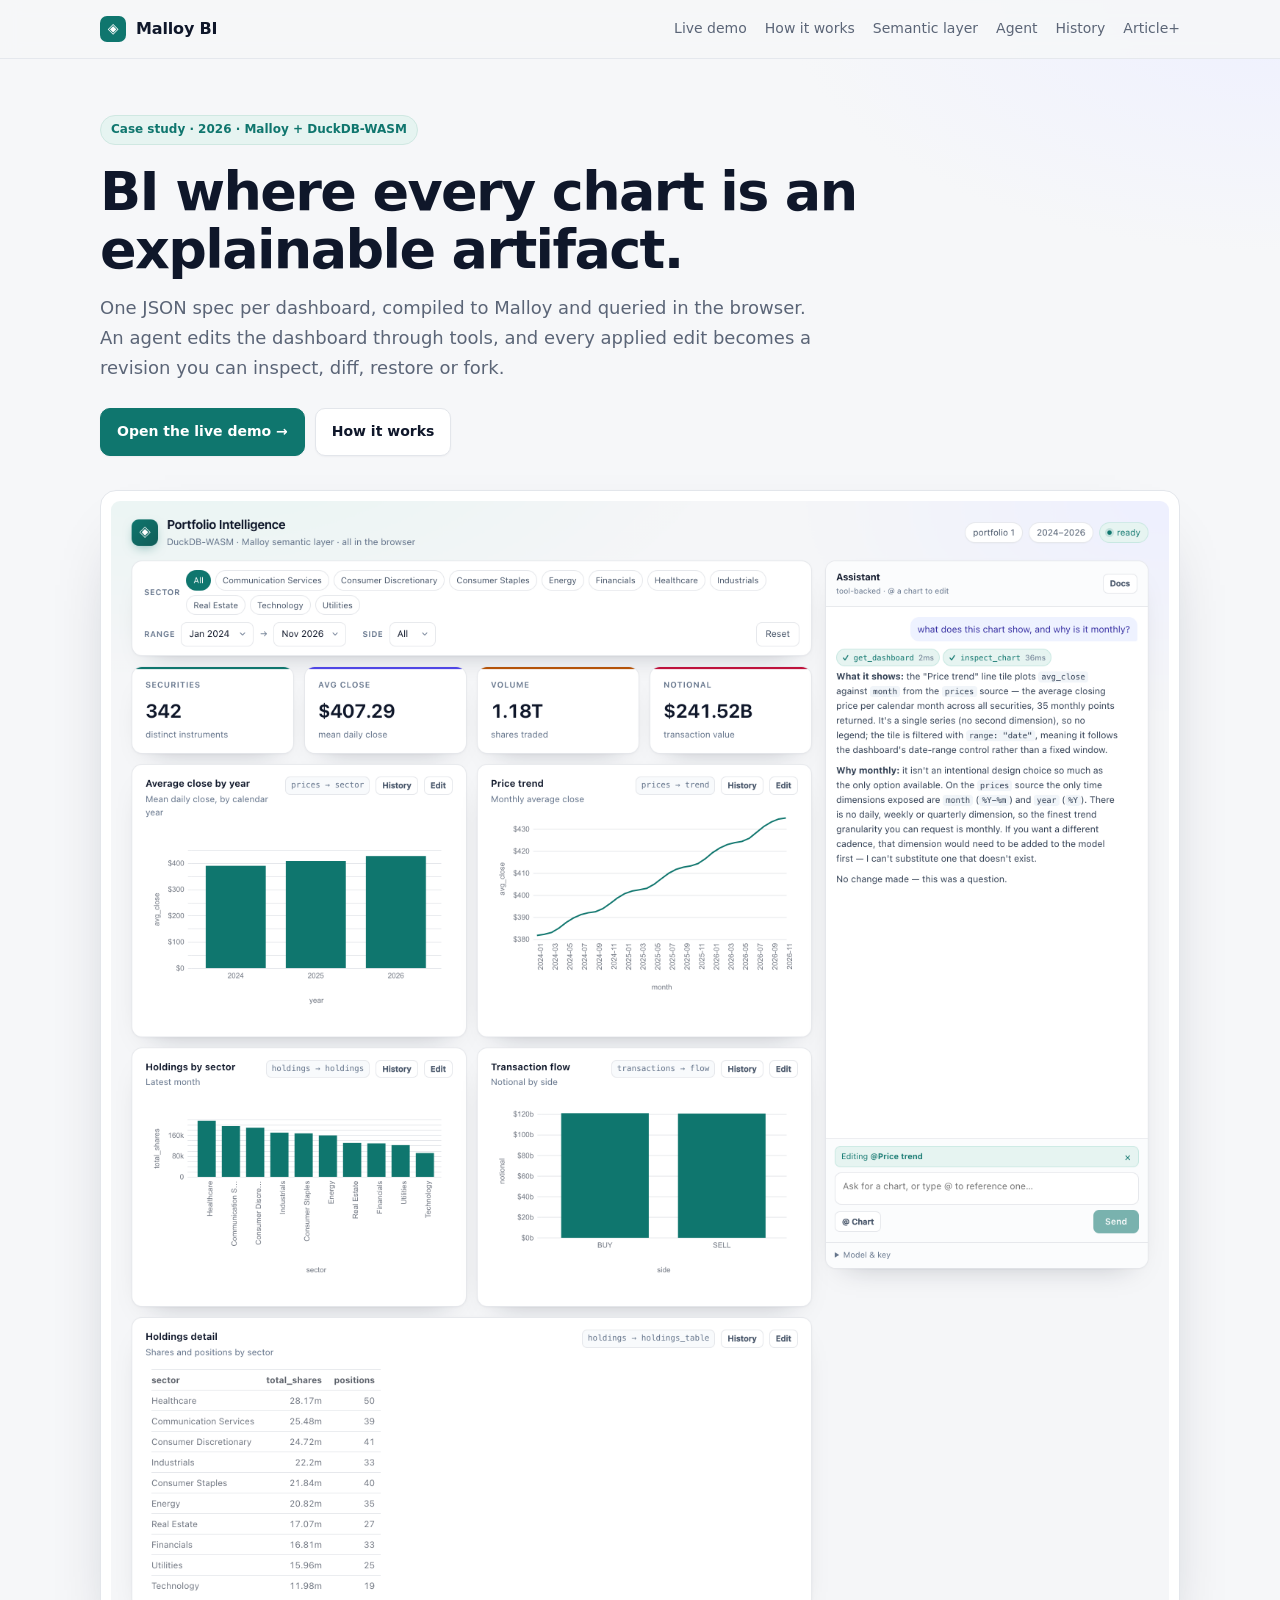
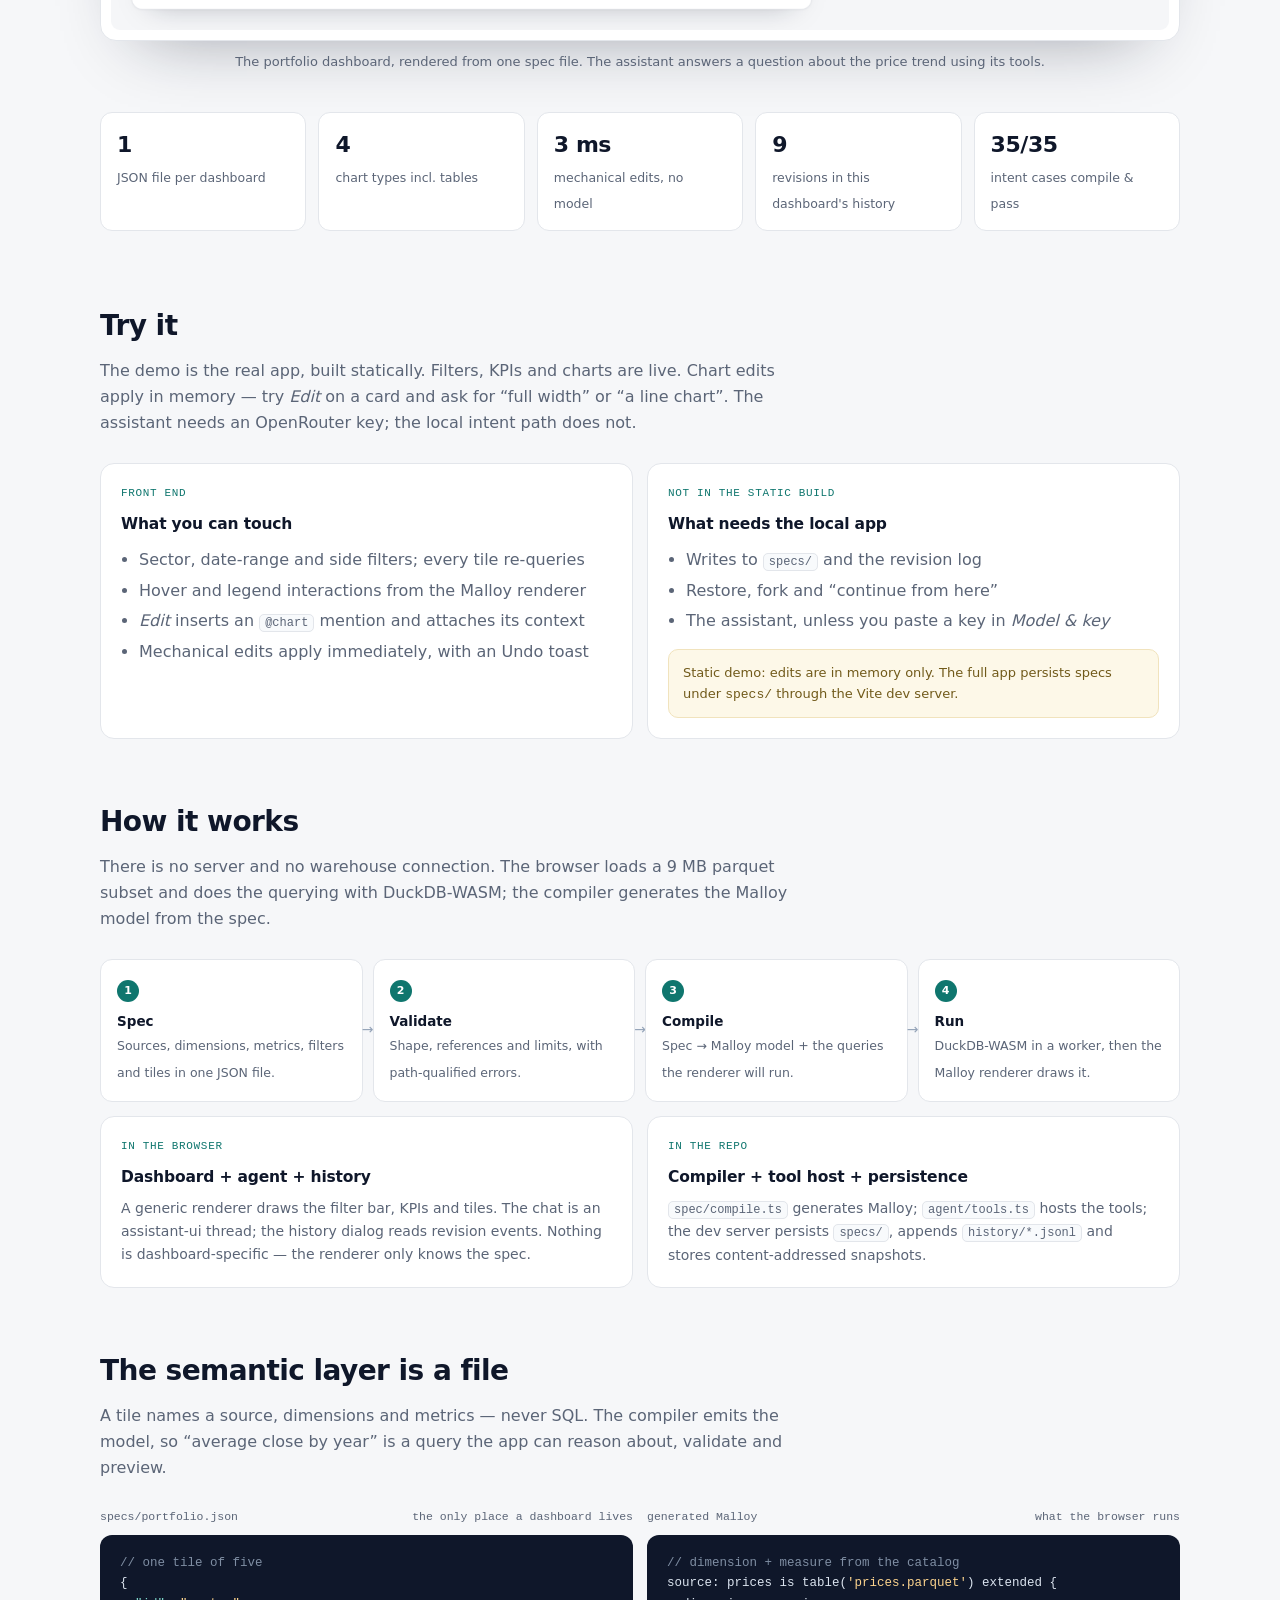
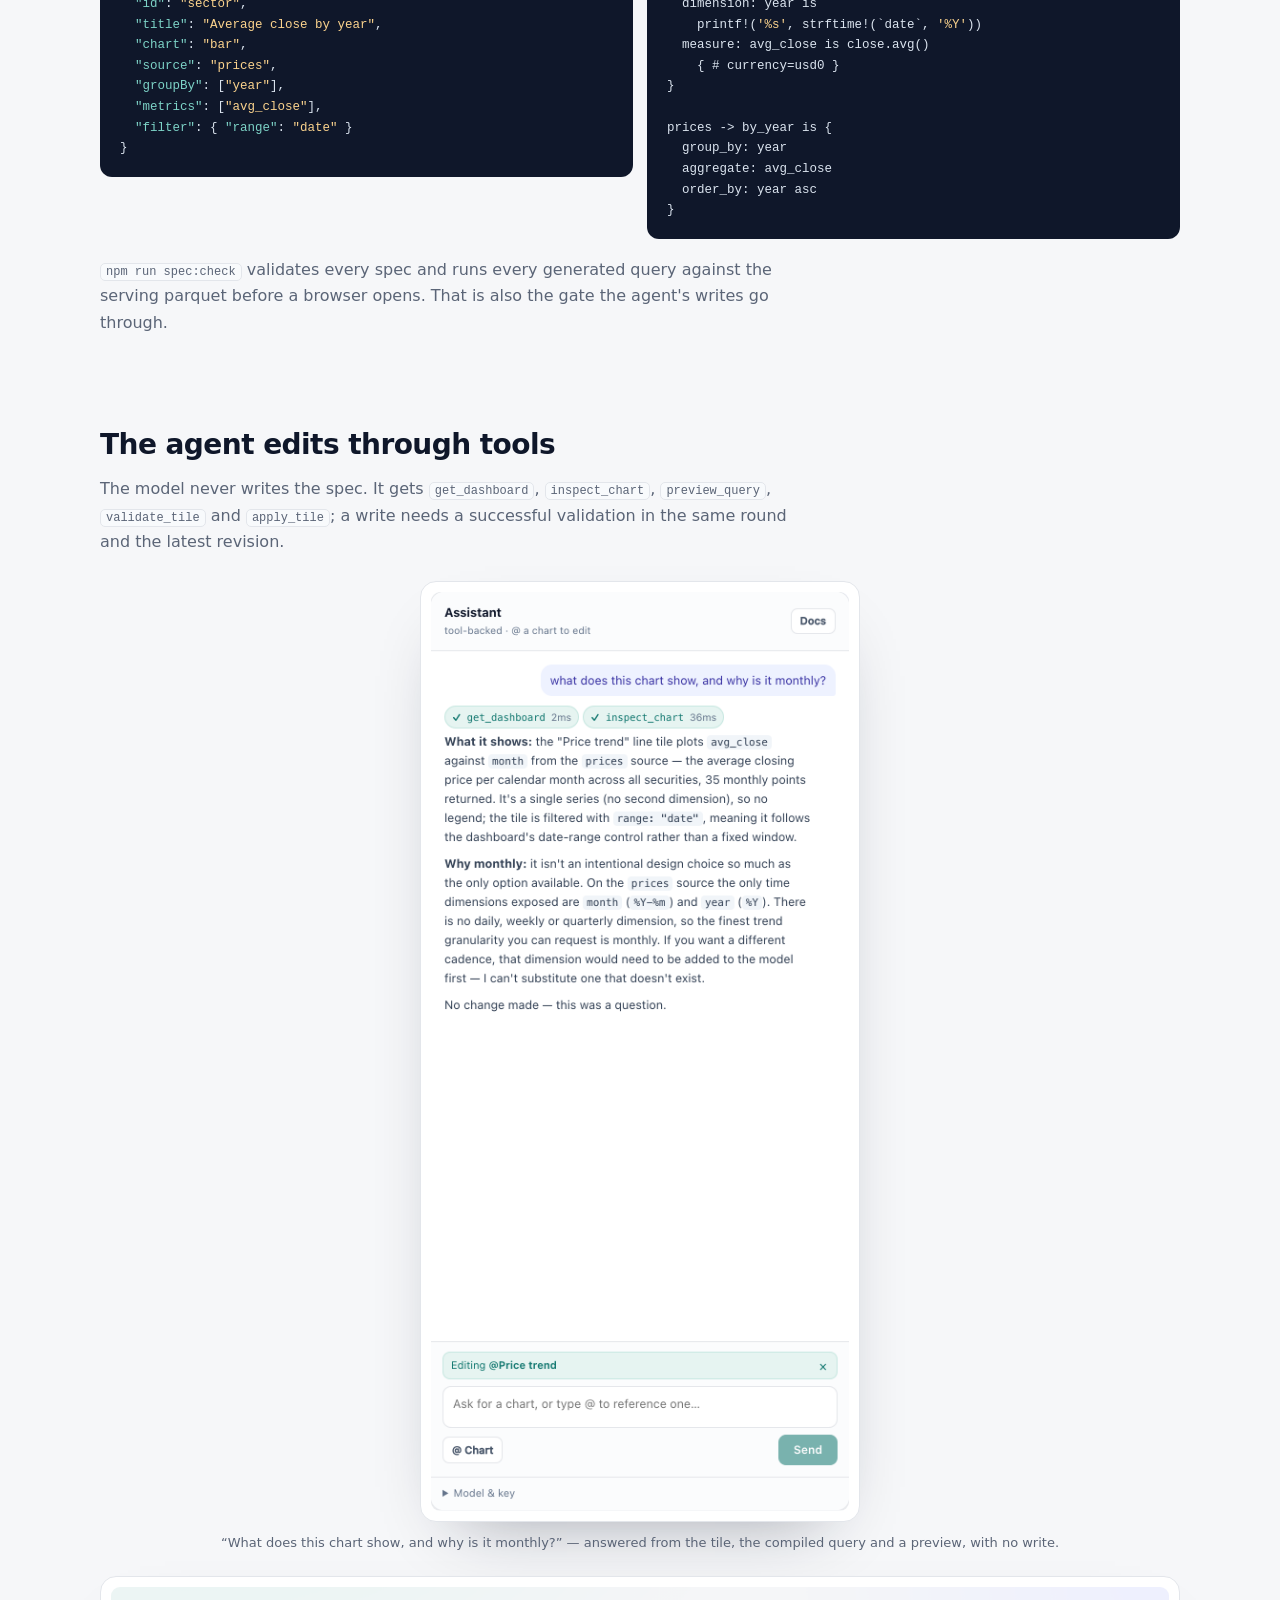
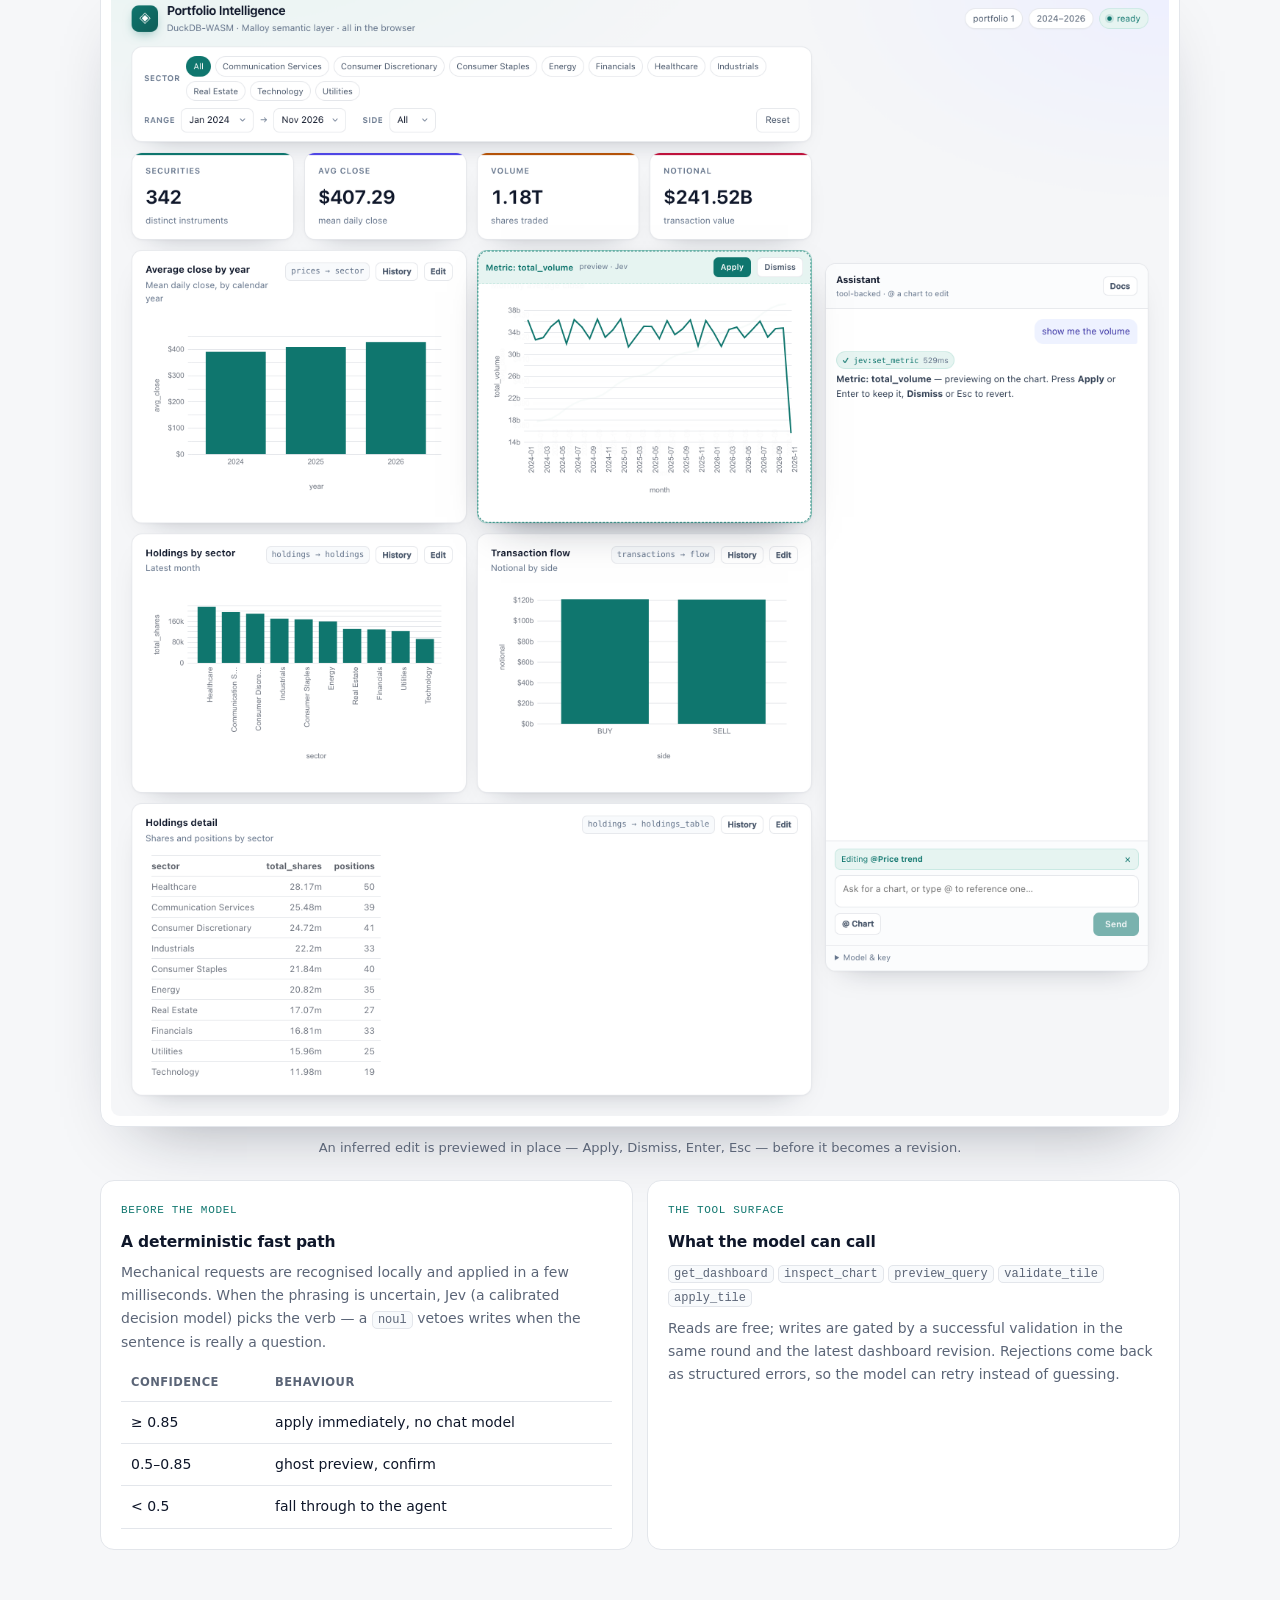
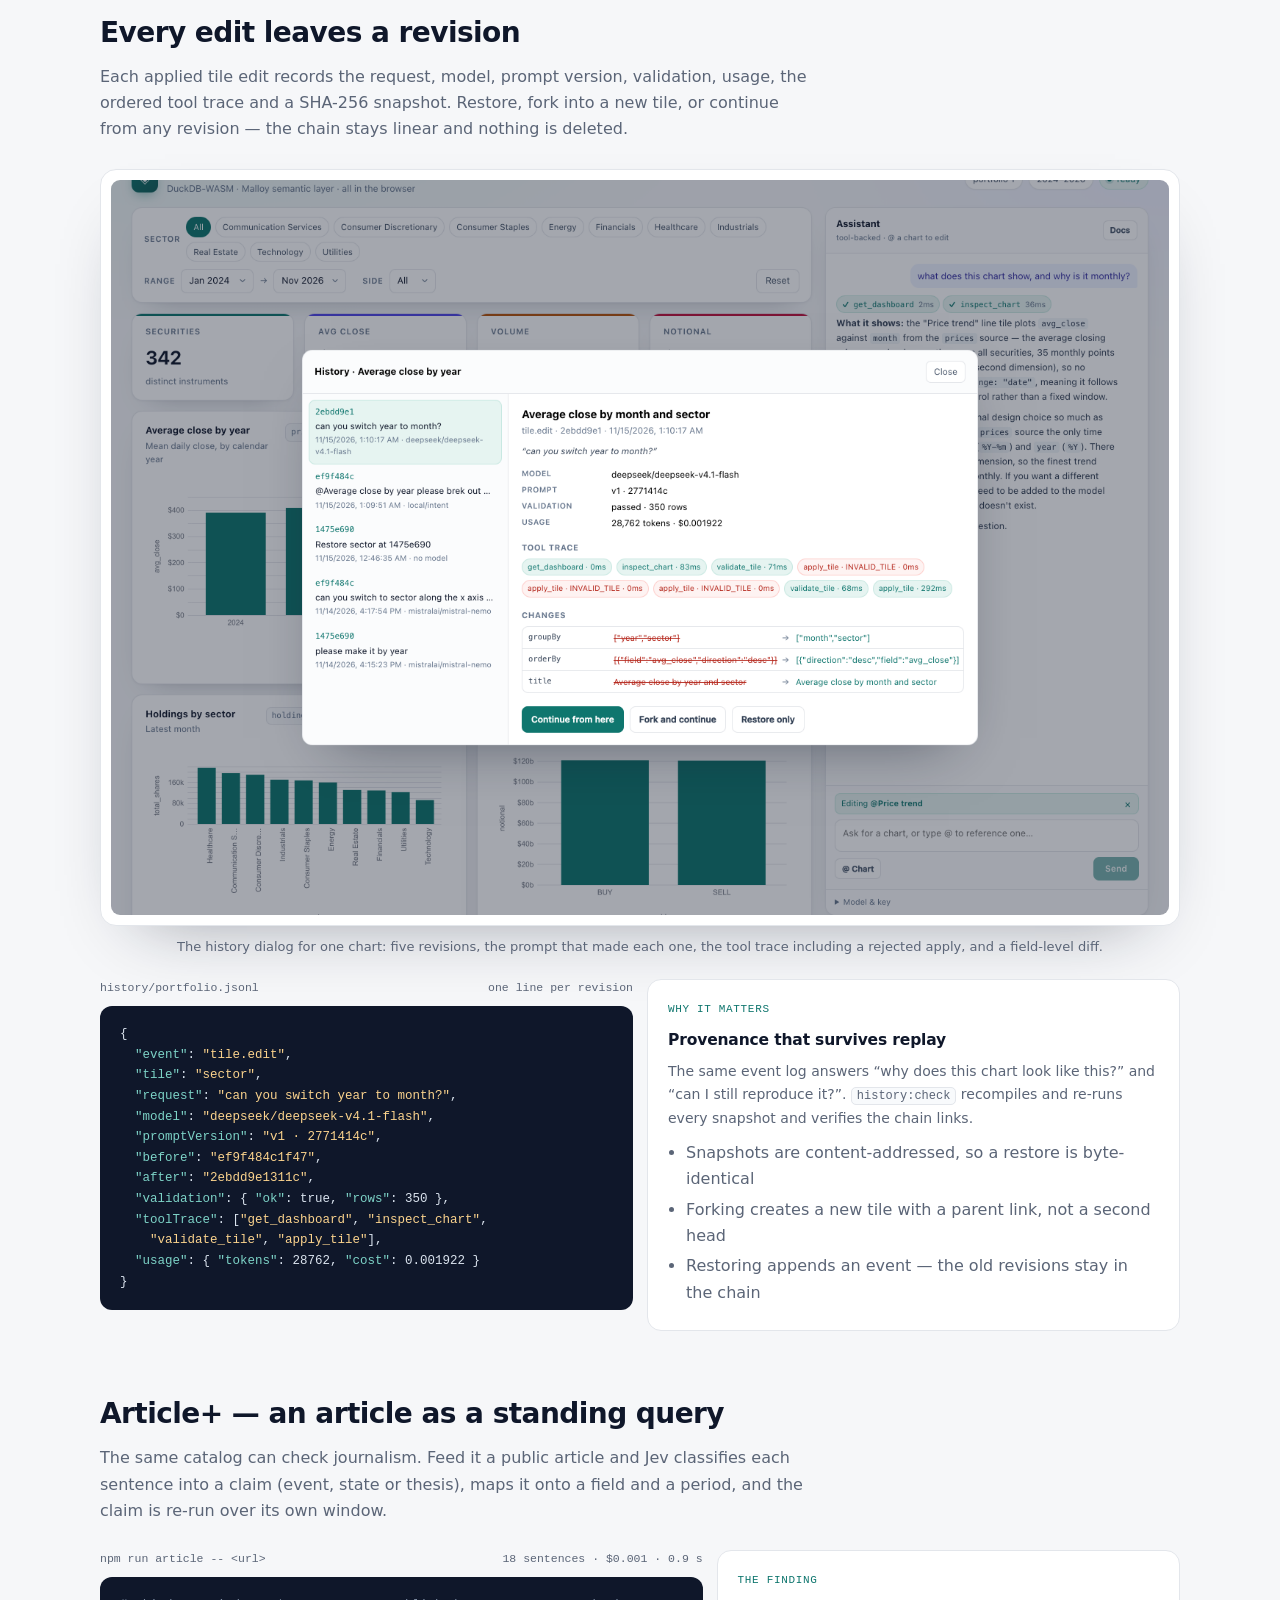
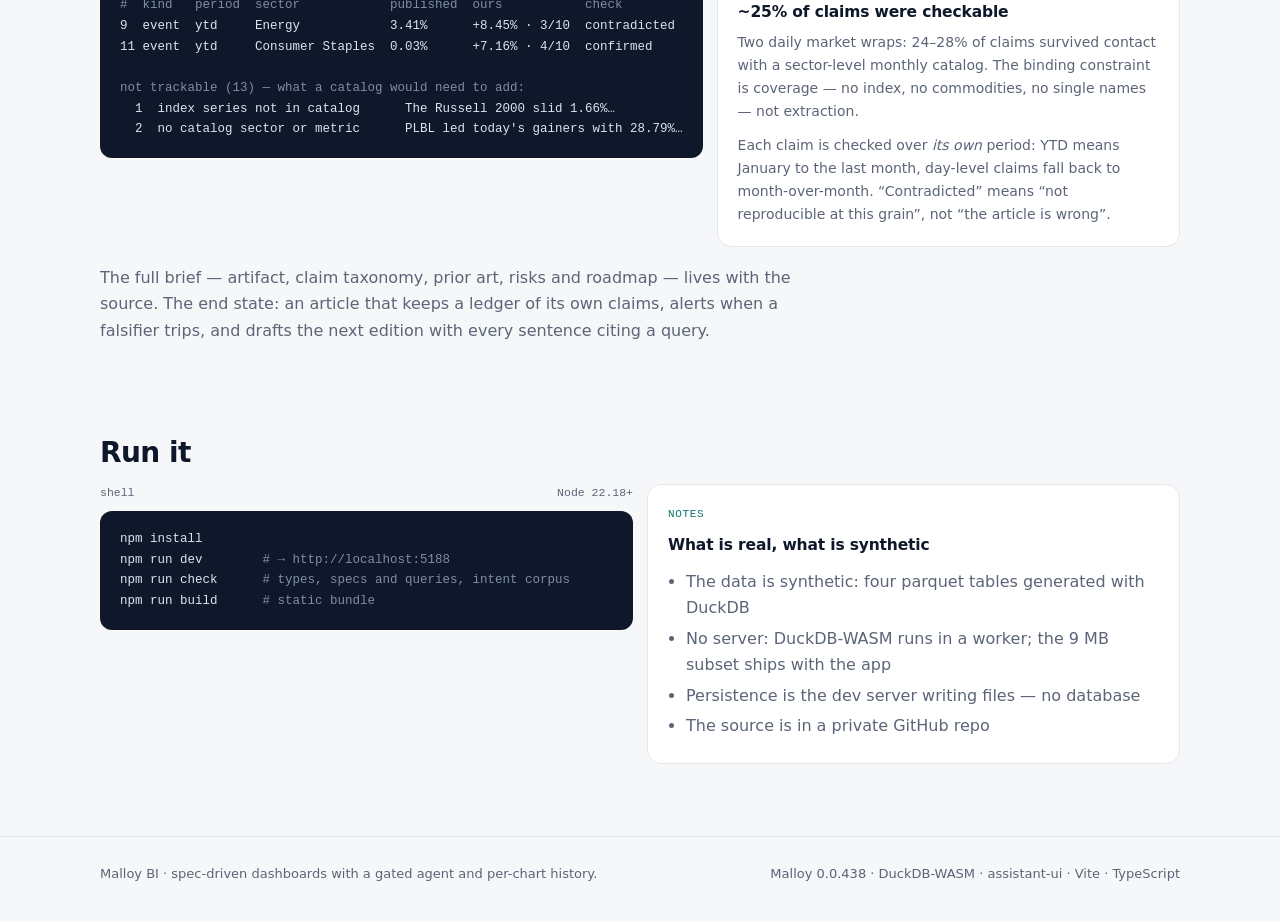
==== index.html @ dc52346a "Malloy BI showcase: tour, screenshots, and a static demo" ====
<!doctype html>
<html lang="en">
	<head>
		<meta charset="UTF-8" />
		<meta name="viewport" content="width=device-width, initial-scale=1.0" />
		<title>Malloy BI — spec-driven dashboards with an agent and per-chart history</title>
		<meta
			name="description"
			content="A browser-native BI workspace: one JSON spec per dashboard, compiled to Malloy over DuckDB-WASM, edited by a tool-calling agent, with a revision history per chart."
		/>
		<meta property="og:title" content="Malloy BI — every chart is an explainable artifact" />
		<meta
			property="og:description"
			content="Spec → Malloy → DuckDB-WASM in the browser. A gated agent edits charts; each edit becomes a revision with its prompt, tool trace and snapshot."
		/>
		<meta property="og:type" content="website" />
		<meta
			property="og:image"
			content="https://ngrthomson.github.io/malloy-bi-showcase/assets/dashboard.png"
		/>
		<style>
			:root {
				color-scheme: light;
				--bg: #f6f7f9;
				--panel: #ffffff;
				--ink: #0f172a;
				--muted: #5b6577;
				--border: #e3e6eb;
				--accent: #0f766e;
				--accent-soft: #e6f4f1;
				--code: #0f172a;
				--code-ink: #dbe4ef;
				--mono: ui-monospace, SFMono-Regular, Menlo, Consolas, monospace;
				--sans: ui-sans-serif, system-ui, -apple-system, 'Segoe UI', Roboto, sans-serif;
			}
			* {
				box-sizing: border-box;
			}
			html {
				scroll-behavior: smooth;
			}
			body {
				margin: 0;
				color: var(--ink);
				background-color: var(--bg);
				background-image:
					radial-gradient(1100px 520px at 8% -10%, #e7f5f2 0%, transparent 60%),
					radial-gradient(900px 460px at 100% 0%, #eef0ff 0%, transparent 55%);
				font: 16px/1.65 var(--sans);
				-webkit-font-smoothing: antialiased;
			}
			a {
				color: var(--accent);
			}
			.wrap {
				width: min(1080px, calc(100% - 40px));
				margin: 0 auto;
			}
			nav {
				position: sticky;
				top: 0;
				z-index: 20;
				border-bottom: 1px solid rgba(227, 230, 235, 0.9);
				background: rgba(246, 247, 249, 0.86);
				backdrop-filter: blur(10px);
			}
			nav .wrap {
				display: flex;
				align-items: center;
				justify-content: space-between;
				height: 58px;
				gap: 16px;
			}
			.brand {
				display: flex;
				align-items: center;
				gap: 10px;
				font-weight: 650;
				letter-spacing: -0.01em;
				color: var(--ink);
				text-decoration: none;
			}
			.brand i {
				display: inline-grid;
				place-items: center;
				width: 26px;
				height: 26px;
				border-radius: 7px;
				color: #fff;
				font-style: normal;
				font-size: 14px;
				background: var(--accent);
			}
			nav .links {
				display: flex;
				gap: 18px;
				font-size: 14px;
			}
			nav .links a {
				color: var(--muted);
				text-decoration: none;
			}
			nav .links a:hover {
				color: var(--accent);
			}
			header.hero {
				padding: 56px 0 12px;
			}
			.eyebrow {
				display: inline-flex;
				align-items: center;
				gap: 8px;
				padding: 4px 10px;
				border: 1px solid #cfe8e2;
				border-radius: 999px;
				color: #0f766e;
				font-size: 12px;
				font-weight: 600;
				background: var(--accent-soft);
			}
			h1 {
				max-width: 820px;
				margin: 18px 0 14px;
				font-size: clamp(34px, 5vw, 54px);
				line-height: 1.08;
				letter-spacing: -0.03em;
			}
			.lede {
				max-width: 720px;
				margin: 0 0 26px;
				color: var(--muted);
				font-size: 18px;
			}
			.actions {
				display: flex;
				flex-wrap: wrap;
				gap: 10px;
				margin-bottom: 34px;
			}
			.btn {
				display: inline-flex;
				align-items: center;
				gap: 8px;
				padding: 11px 16px;
				border: 1px solid var(--border);
				border-radius: 10px;
				color: var(--ink);
				font-size: 14px;
				font-weight: 600;
				text-decoration: none;
				background: #fff;
				box-shadow: 0 1px 2px rgba(15, 23, 42, 0.04);
			}
			.btn.primary {
				color: #fff;
				border-color: var(--accent);
				background: var(--accent);
			}
			.btn:hover {
				transform: translateY(-1px);
			}
			figure {
				margin: 0;
			}
			.shot {
				padding: 10px;
				border: 1px solid var(--border);
				border-radius: 16px;
				background: #fff;
				box-shadow: 0 30px 70px -40px rgba(15, 23, 42, 0.45);
			}
			.shot img {
				display: block;
				width: 100%;
				border-radius: 9px;
			}
			.shot.narrow {
				max-width: 440px;
				margin: 0 auto;
			}
			figcaption {
				margin-top: 10px;
				color: var(--muted);
				font-size: 13px;
				text-align: center;
			}
			.stats {
				display: grid;
				grid-template-columns: repeat(5, 1fr);
				gap: 12px;
				margin: 40px 0 8px;
			}
			.stat {
				padding: 14px 16px;
				border: 1px solid var(--border);
				border-radius: 12px;
				background: var(--panel);
			}
			.stat b {
				display: block;
				font-size: 22px;
				letter-spacing: -0.02em;
			}
			.stat span {
				color: var(--muted);
				font-size: 12.5px;
			}
			section {
				padding: 52px 0 8px;
			}
			h2 {
				margin: 0 0 8px;
				font-size: 28px;
				letter-spacing: -0.02em;
			}
			.section-lede {
				max-width: 720px;
				margin: 0 0 26px;
				color: var(--muted);
			}
			.grid {
				display: grid;
				gap: 14px;
			}
			.g3 {
				grid-template-columns: repeat(3, 1fr);
			}
			.g2 {
				grid-template-columns: repeat(2, 1fr);
			}
			.card {
				padding: 20px;
				border: 1px solid var(--border);
				border-radius: 14px;
				background: var(--panel);
			}
			.card h3 {
				margin: 0 0 6px;
				font-size: 15.5px;
				letter-spacing: -0.01em;
			}
			.card p {
				margin: 0;
				color: var(--muted);
				font-size: 14px;
			}
			.card .kicker {
				display: block;
				margin-bottom: 10px;
				color: var(--accent);
				font-family: var(--mono);
				font-size: 11px;
				letter-spacing: 0.06em;
				text-transform: uppercase;
			}
			pre {
				margin: 0;
				padding: 18px 20px;
				overflow: auto;
				border-radius: 12px;
				color: var(--code-ink);
				font: 12.5px/1.65 var(--mono);
				background: var(--code);
			}
			pre .c {
				color: #7f8ea3;
			}
			pre .k {
				color: #7dd3c7;
			}
			pre .s {
				color: #fbd38d;
			}
			.code-head {
				display: flex;
				align-items: center;
				justify-content: space-between;
				margin-bottom: 8px;
				color: var(--muted);
				font-family: var(--mono);
				font-size: 11.5px;
			}
			.flow {
				display: grid;
				grid-template-columns: repeat(4, 1fr);
				gap: 10px;
				margin: 22px 0 8px;
			}
			.step {
				position: relative;
				padding: 16px;
				border: 1px solid var(--border);
				border-radius: 12px;
				background: var(--panel);
			}
			.step em {
				display: inline-grid;
				place-items: center;
				width: 22px;
				height: 22px;
				margin-bottom: 8px;
				border-radius: 999px;
				color: #fff;
				font-style: normal;
				font-size: 11px;
				font-weight: 700;
				background: var(--accent);
			}
			.step b {
				display: block;
				font-size: 13.5px;
			}
			.step span {
				color: var(--muted);
				font-size: 12.5px;
			}
			.step:not(:last-child)::after {
				content: '→';
				position: absolute;
				top: 50%;
				right: -12px;
				transform: translateY(-50%);
				color: #94a3b8;
				font-size: 14px;
			}
			table {
				width: 100%;
				border-collapse: collapse;
				font-size: 14px;
			}
			th,
			td {
				padding: 9px 10px;
				border-bottom: 1px solid var(--border);
				text-align: left;
				vertical-align: top;
			}
			th {
				color: var(--muted);
				font-size: 11.5px;
				font-weight: 600;
				letter-spacing: 0.04em;
				text-transform: uppercase;
			}
			td code,
			p code,
			li code {
				padding: 1px 5px;
				border: 1px solid var(--border);
				border-radius: 5px;
				font-family: var(--mono);
				font-size: 12px;
				background: #f8fafc;
			}
			ul.clean {
				margin: 10px 0 0;
				padding-left: 18px;
				color: var(--muted);
			}
			ul.clean li {
				margin: 4px 0;
			}
			.note {
				margin-top: 14px;
				padding: 12px 14px;
				border: 1px solid #f1e3bd;
				border-radius: 10px;
				color: #715a1a;
				font-size: 13px;
				background: #fdf8e8;
			}
			footer {
				margin-top: 64px;
				padding: 26px 0 40px;
				border-top: 1px solid var(--border);
				color: var(--muted);
				font-size: 13px;
			}
			footer .wrap {
				display: flex;
				justify-content: space-between;
				gap: 20px;
				flex-wrap: wrap;
			}
			@media (max-width: 900px) {
				.stats {
					grid-template-columns: repeat(2, 1fr);
				}
				.g3,
				.g2 {
					grid-template-columns: 1fr;
				}
				.flow {
					grid-template-columns: 1fr 1fr;
				}
				.step:not(:last-child)::after {
					display: none;
				}
				nav .links {
					display: none;
				}
			}
		</style>
	</head>
	<body>
		<nav>
			<div class="wrap">
				<a class="brand" href="#"><i>◈</i> Malloy BI</a>
				<div class="links">
					<a href="#demo">Live demo</a>
					<a href="#how">How it works</a>
					<a href="#layer">Semantic layer</a>
					<a href="#agent">Agent</a>
					<a href="#history">History</a>
					<a href="#article">Article+</a>
				</div>
			</div>
		</nav>

		<header class="hero wrap">
			<span class="eyebrow">Case study · 2026 · Malloy + DuckDB-WASM</span>
			<h1>BI where every chart is an explainable artifact.</h1>
			<p class="lede">
				One JSON spec per dashboard, compiled to Malloy and queried in the browser. An agent edits
				the dashboard through tools, and every applied edit becomes a revision you can inspect,
				diff, restore or fork.
			</p>
			<div class="actions">
				<a class="btn primary" href="app/">Open the live demo →</a>
				<a class="btn" href="#how">How it works</a>
			</div>
			<figure class="shot">
				<img src="assets/dashboard.png" alt="The dashboard: filters, KPI cards, four charts and a table, with the assistant beside it." />
			</figure>
			<figcaption>
				The portfolio dashboard, rendered from one spec file. The assistant answers a question about
				the price trend using its tools.
			</figcaption>

			<div class="stats">
				<div class="stat"><b>1</b><span>JSON file per dashboard</span></div>
				<div class="stat"><b>4</b><span>chart types incl. tables</span></div>
				<div class="stat"><b>3 ms</b><span>mechanical edits, no model</span></div>
				<div class="stat"><b>9</b><span>revisions in this dashboard's history</span></div>
				<div class="stat"><b>35/35</b><span>intent cases compile &amp; pass</span></div>
			</div>
		</header>

		<section id="demo" class="wrap">
			<h2>Try it</h2>
			<p class="section-lede">
				The demo is the real app, built statically. Filters, KPIs and charts are live. Chart edits
				apply in memory — try <em>Edit</em> on a card and ask for “full width” or “a line chart”.
				The assistant needs an OpenRouter key; the local intent path does not.
			</p>
			<div class="grid g2">
				<div class="card">
					<span class="kicker">Front end</span>
					<h3>What you can touch</h3>
					<ul class="clean">
						<li>Sector, date-range and side filters; every tile re-queries</li>
						<li>Hover and legend interactions from the Malloy renderer</li>
						<li><em>Edit</em> inserts an <code>@chart</code> mention and attaches its context</li>
						<li>Mechanical edits apply immediately, with an Undo toast</li>
					</ul>
				</div>
				<div class="card">
					<span class="kicker">Not in the static build</span>
					<h3>What needs the local app</h3>
					<ul class="clean">
						<li>Writes to <code>specs/</code> and the revision log</li>
						<li>Restore, fork and “continue from here”</li>
						<li>The assistant, unless you paste a key in <em>Model &amp; key</em></li>
					</ul>
					<div class="note">
						Static demo: edits are in memory only. The full app persists specs under
						<code>specs/</code> through the Vite dev server.
					</div>
				</div>
			</div>
		</section>

		<section id="how" class="wrap">
			<h2>How it works</h2>
			<p class="section-lede">
				There is no server and no warehouse connection. The browser loads a 9 MB parquet subset and
				does the querying with DuckDB-WASM; the compiler generates the Malloy model from the spec.
			</p>
			<div class="flow">
				<div class="step">
					<em>1</em><b>Spec</b>
					<span>Sources, dimensions, metrics, filters and tiles in one JSON file.</span>
				</div>
				<div class="step">
					<em>2</em><b>Validate</b>
					<span>Shape, references and limits, with path-qualified errors.</span>
				</div>
				<div class="step">
					<em>3</em><b>Compile</b>
					<span>Spec → Malloy model + the queries the renderer will run.</span>
				</div>
				<div class="step">
					<em>4</em><b>Run</b>
					<span>DuckDB-WASM in a worker, then the Malloy renderer draws it.</span>
				</div>
			</div>
			<div class="grid g2" style="margin-top: 14px">
				<div class="card">
					<span class="kicker">In the browser</span>
					<h3>Dashboard + agent + history</h3>
					<p>
						A generic renderer draws the filter bar, KPIs and tiles. The chat is an assistant-ui
						thread; the history dialog reads revision events. Nothing is dashboard-specific — the
						renderer only knows the spec.
					</p>
				</div>
				<div class="card">
					<span class="kicker">In the repo</span>
					<h3>Compiler + tool host + persistence</h3>
					<p>
						<code>spec/compile.ts</code> generates Malloy; <code>agent/tools.ts</code> hosts the
						tools; the dev server persists <code>specs/</code>, appends
						<code>history/*.jsonl</code> and stores content-addressed snapshots.
					</p>
				</div>
			</div>
		</section>

		<section id="layer" class="wrap">
			<h2>The semantic layer is a file</h2>
			<p class="section-lede">
				A tile names a source, dimensions and metrics — never SQL. The compiler emits the model, so
				“average close by year” is a query the app can reason about, validate and preview.
			</p>
			<div class="grid g2">
				<div>
					<div class="code-head"><span>specs/portfolio.json</span><span>the only place a dashboard lives</span></div>
					<pre><code><span class="c">// one tile of five</span>
{
  <span class="k">"id"</span>: <span class="s">"sector"</span>,
  <span class="k">"title"</span>: <span class="s">"Average close by year"</span>,
  <span class="k">"chart"</span>: <span class="s">"bar"</span>,
  <span class="k">"source"</span>: <span class="s">"prices"</span>,
  <span class="k">"groupBy"</span>: [<span class="s">"year"</span>],
  <span class="k">"metrics"</span>: [<span class="s">"avg_close"</span>],
  <span class="k">"filter"</span>: { <span class="k">"range"</span>: <span class="s">"date"</span> }
}</code></pre>
				</div>
				<div>
					<div class="code-head"><span>generated Malloy</span><span>what the browser runs</span></div>
					<pre><code><span class="c">// dimension + measure from the catalog</span>
source: prices is table(<span class="s">'prices.parquet'</span>) extended {
  dimension: year is
    printf!(<span class="s">'%s'</span>, strftime!(`date`, <span class="s">'%Y'</span>))
  measure: avg_close is close.avg()
    { # currency=usd0 }
}

prices -&gt; by_year is {
  group_by: year
  aggregate: avg_close
  order_by: year asc
}</code></pre>
				</div>
			</div>
			<p class="section-lede" style="margin-top: 18px">
				<code>npm run spec:check</code> validates every spec and runs every generated query against
				the serving parquet before a browser opens. That is also the gate the agent's writes go
				through.
			</p>
		</section>

		<section id="agent" class="wrap">
			<h2>The agent edits through tools</h2>
			<p class="section-lede">
				The model never writes the spec. It gets <code>get_dashboard</code>,
				<code>inspect_chart</code>, <code>preview_query</code>, <code>validate_tile</code> and
				<code>apply_tile</code>; a write needs a successful validation in the same round and the
				latest revision.
			</p>
			<figure class="shot narrow">
				<img src="assets/chat.png" alt="The assistant panel: a question, two tool cards, and an answer about the price trend." loading="lazy" />
			</figure>
			<figcaption>
				“What does this chart show, and why is it monthly?” — answered from the tile, the compiled
				query and a preview, with no write.
			</figcaption>

			<figure class="shot" style="margin-top: 22px">
				<img src="assets/ghost.png" alt="A ghost preview over the price trend card: Metric total_volume, with Apply and Dismiss." loading="lazy" />
			</figure>
			<figcaption>
				An inferred edit is previewed in place — Apply, Dismiss, Enter, Esc — before it becomes a
				revision.
			</figcaption>

			<div class="grid g2" style="margin-top: 22px">
				<div class="card">
					<span class="kicker">Before the model</span>
					<h3>A deterministic fast path</h3>
					<p style="margin-bottom: 10px">
						Mechanical requests are recognised locally and applied in a few milliseconds. When the
						phrasing is uncertain, Jev (a calibrated decision model) picks the verb — a
						<code>noul</code> vetoes writes when the sentence is really a question.
					</p>
					<table>
						<tr><th>Confidence</th><th>Behaviour</th></tr>
						<tr><td>≥ 0.85</td><td>apply immediately, no chat model</td></tr>
						<tr><td>0.5–0.85</td><td>ghost preview, confirm</td></tr>
						<tr><td>&lt; 0.5</td><td>fall through to the agent</td></tr>
					</table>
				</div>
				<div class="card">
					<span class="kicker">The tool surface</span>
					<h3>What the model can call</h3>
					<p style="margin-bottom: 8px">
						<code>get_dashboard</code> <code>inspect_chart</code> <code>preview_query</code>
						<code>validate_tile</code> <code>apply_tile</code>
					</p>
					<p>
						Reads are free; writes are gated by a successful validation in the same round and the
						latest dashboard revision. Rejections come back as structured errors, so the model can
						retry instead of guessing.
					</p>
				</div>
			</div>
		</section>

		<section id="history" class="wrap">
			<h2>Every edit leaves a revision</h2>
			<p class="section-lede">
				Each applied tile edit records the request, model, prompt version, validation, usage, the
				ordered tool trace and a SHA-256 snapshot. Restore, fork into a new tile, or continue from
				any revision — the chain stays linear and nothing is deleted.
			</p>
			<figure class="shot">
				<img src="assets/history.png" alt="The history dialog: a list of revisions, the prompt, model, validation, tool trace, diff, and Continue / Fork / Restore buttons." loading="lazy" />
			</figure>
			<figcaption>
				The history dialog for one chart: five revisions, the prompt that made each one, the tool
				trace including a rejected apply, and a field-level diff.
			</figcaption>

			<div class="grid g2" style="margin-top: 22px">
				<div>
					<div class="code-head"><span>history/portfolio.jsonl</span><span>one line per revision</span></div>
					<pre><code>{
  <span class="k">"event"</span>: <span class="s">"tile.edit"</span>,
  <span class="k">"tile"</span>: <span class="s">"sector"</span>,
  <span class="k">"request"</span>: <span class="s">"can you switch year to month?"</span>,
  <span class="k">"model"</span>: <span class="s">"deepseek/deepseek-v4.1-flash"</span>,
  <span class="k">"promptVersion"</span>: <span class="s">"v1 · 2771414c"</span>,
  <span class="k">"before"</span>: <span class="s">"ef9f484c1f47"</span>,
  <span class="k">"after"</span>: <span class="s">"2ebdd9e1311c"</span>,
  <span class="k">"validation"</span>: { <span class="k">"ok"</span>: true, <span class="k">"rows"</span>: 350 },
  <span class="k">"toolTrace"</span>: [<span class="s">"get_dashboard"</span>, <span class="s">"inspect_chart"</span>,
    <span class="s">"validate_tile"</span>, <span class="s">"apply_tile"</span>],
  <span class="k">"usage"</span>: { <span class="k">"tokens"</span>: 28762, <span class="k">"cost"</span>: 0.001922 }
}</code></pre>
				</div>
				<div class="card">
					<span class="kicker">Why it matters</span>
					<h3>Provenance that survives replay</h3>
					<p style="margin-bottom: 10px">
						The same event log answers “why does this chart look like this?” and “can I still
						reproduce it?”. <code>history:check</code> recompiles and re-runs every snapshot and
						verifies the chain links.
					</p>
					<ul class="clean">
						<li>Snapshots are content-addressed, so a restore is byte-identical</li>
						<li>Forking creates a new tile with a parent link, not a second head</li>
						<li>Restoring appends an event — the old revisions stay in the chain</li>
					</ul>
				</div>
			</div>
		</section>

		<section id="article" class="wrap">
			<h2>Article+ — an article as a standing query</h2>
			<p class="section-lede">
				The same catalog can check journalism. Feed it a public article and Jev classifies each
				sentence into a claim (event, state or thesis), maps it onto a field and a period, and the
				claim is re-run over its own window.
			</p>
			<div class="grid g2">
				<div>
					<div class="code-head"><span>npm run article -- &lt;url&gt;</span><span>18 sentences · $0.001 · 0.9 s</span></div>
					<pre><code><span class="c">#  kind   period  sector            published  ours           check</span>
9  event  ytd     Energy            3.41%      +8.45% · 3/10  contradicted
11 event  ytd     Consumer Staples  0.03%      +7.16% · 4/10  confirmed

<span class="c">not trackable (13) — what a catalog would need to add:</span>
  1  index series not in catalog      The Russell 2000 slid 1.66%…
  2  no catalog sector or metric      PLBL led today's gainers with 28.79%…</code></pre>
				</div>
				<div class="card">
					<span class="kicker">The finding</span>
					<h3>~25% of claims were checkable</h3>
					<p style="margin-bottom: 10px">
						Two daily market wraps: 24–28% of claims survived contact with a sector-level monthly
						catalog. The binding constraint is coverage — no index, no commodities, no single
						names — not extraction.
					</p>
					<p>
						Each claim is checked over <em>its own</em> period: YTD means January to the last
						month, day-level claims fall back to month-over-month. “Contradicted” means “not
						reproducible at this grain”, not “the article is wrong”.
					</p>
				</div>
			</div>
			<p class="section-lede" style="margin-top: 18px">
				The full brief — artifact, claim taxonomy, prior art, risks and roadmap — lives with the
				source. The end state: an article that keeps a ledger of its own claims, alerts when a
				falsifier trips, and drafts the next edition with every sentence citing a query.
			</p>
		</section>

		<section class="wrap">
			<h2>Run it</h2>
			<div class="grid g2">
				<div>
					<div class="code-head"><span>shell</span><span>Node 22.18+</span></div>
					<pre><code>npm install
npm run dev        <span class="c"># → http://localhost:5188</span>
npm run check      <span class="c"># types, specs and queries, intent corpus</span>
npm run build      <span class="c"># static bundle</span></code></pre>
				</div>
				<div class="card">
					<span class="kicker">Notes</span>
					<h3>What is real, what is synthetic</h3>
					<ul class="clean">
						<li>The data is synthetic: four parquet tables generated with DuckDB</li>
						<li>No server: DuckDB-WASM runs in a worker; the 9 MB subset ships with the app</li>
						<li>Persistence is the dev server writing files — no database</li>
						<li>The source is in a private GitHub repo</li>
					</ul>
				</div>
			</div>
		</section>

		<footer>
			<div class="wrap">
				<span>Malloy BI · spec-driven dashboards with a gated agent and per-chart history.</span>
				<span>Malloy 0.0.438 · DuckDB-WASM · assistant-ui · Vite · TypeScript</span>
			</div>
		</footer>
	</body>
</html>
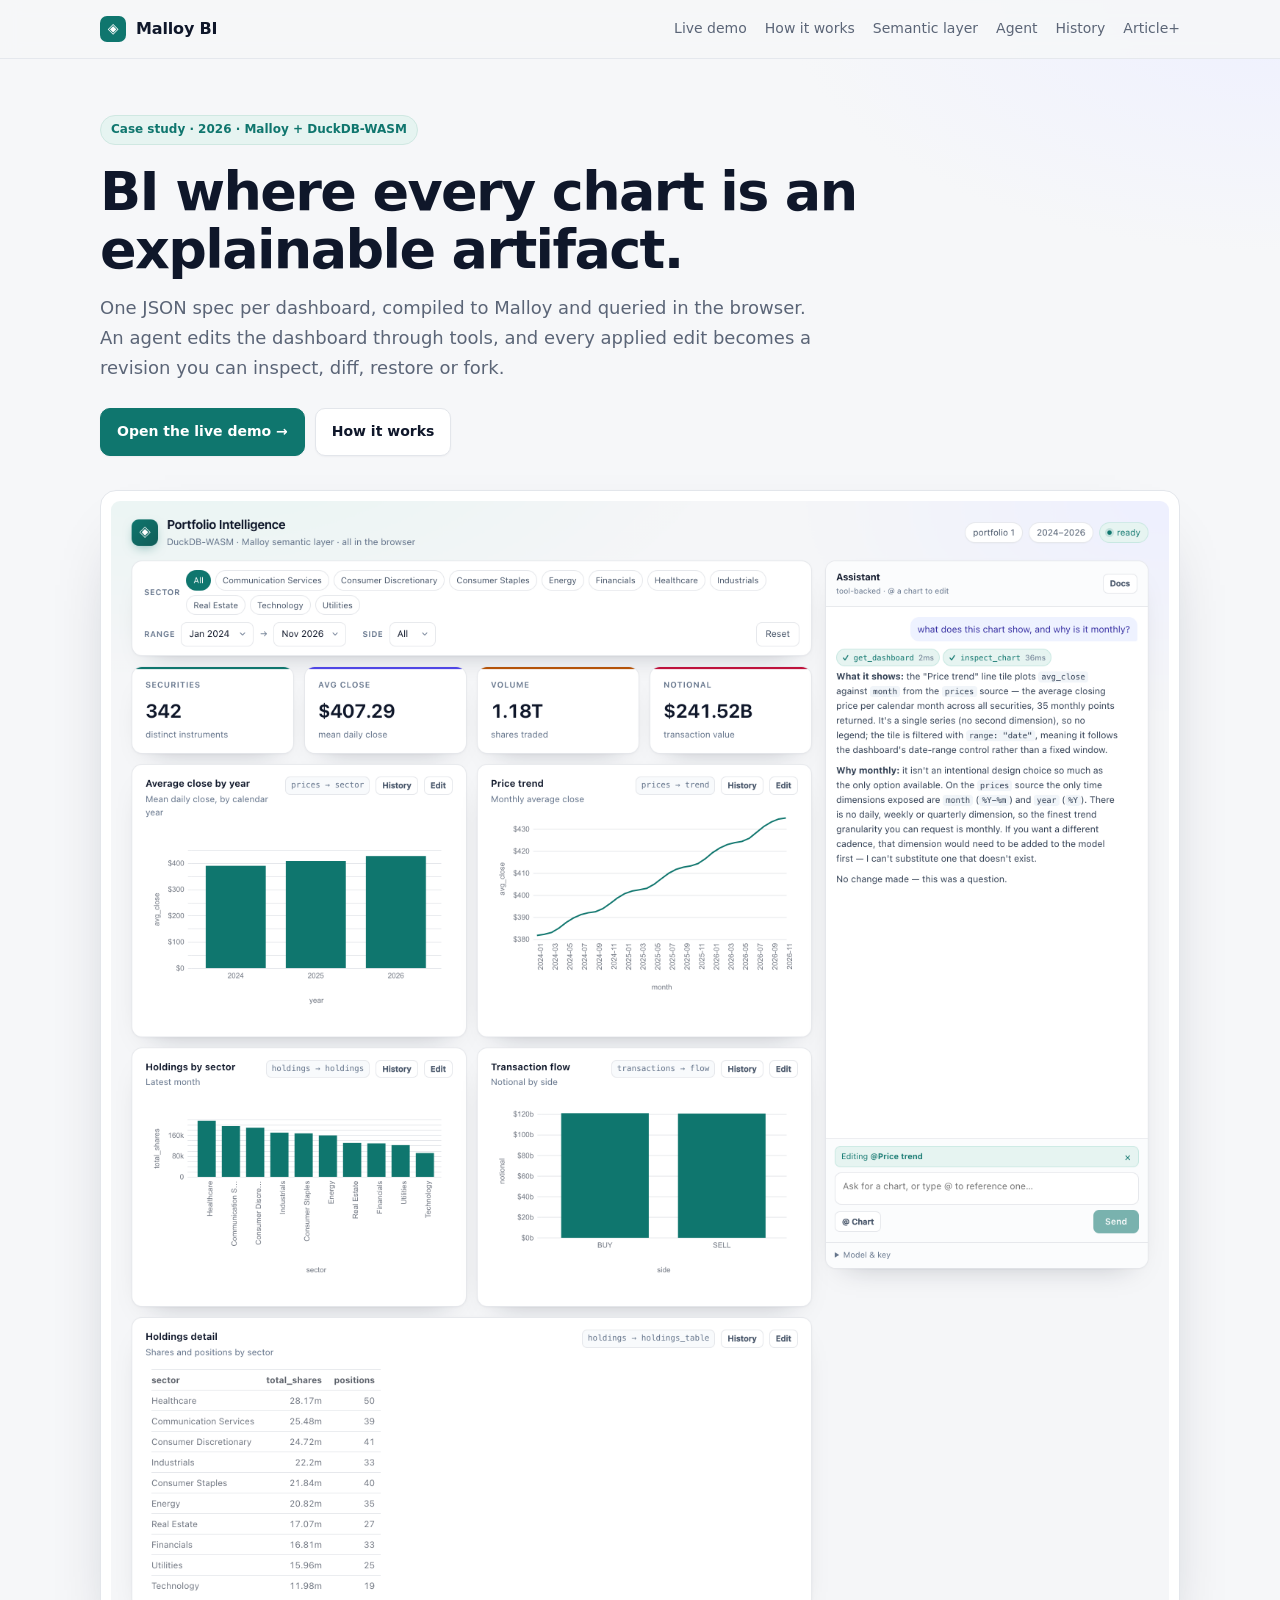
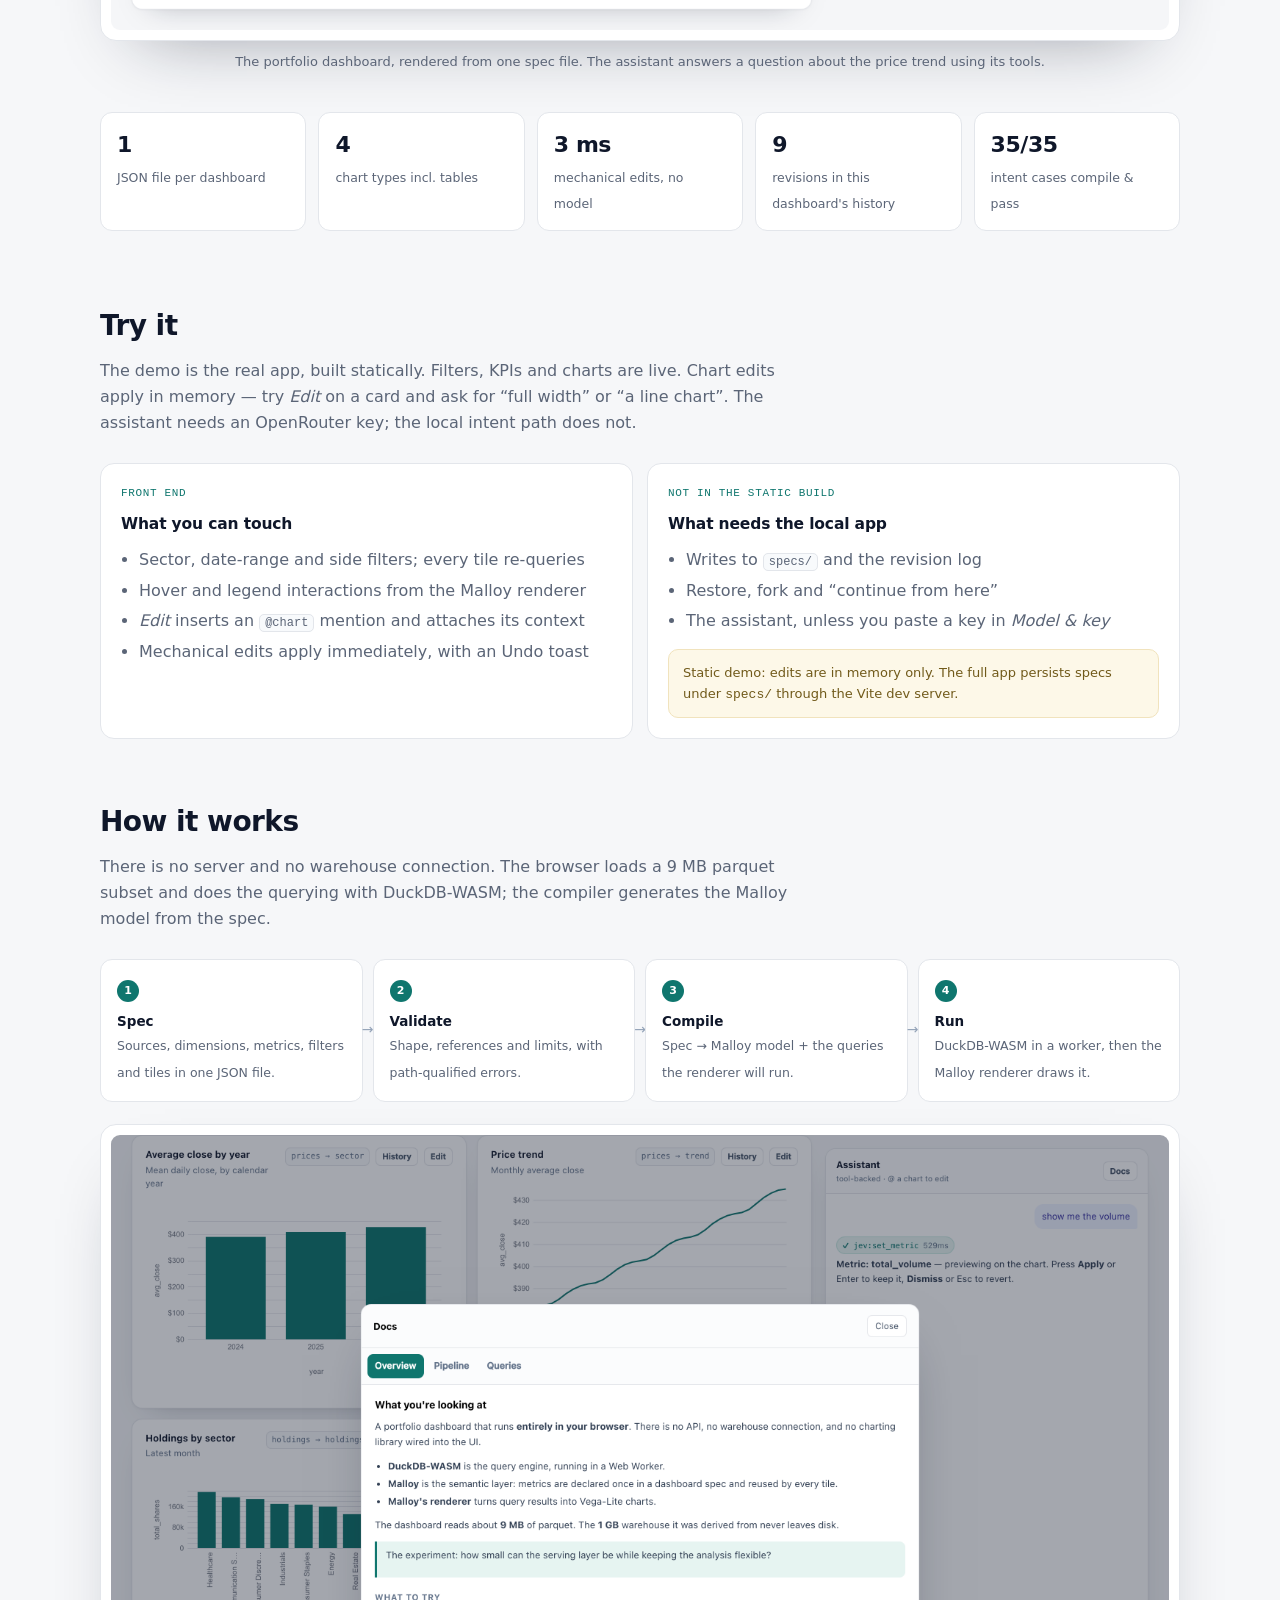
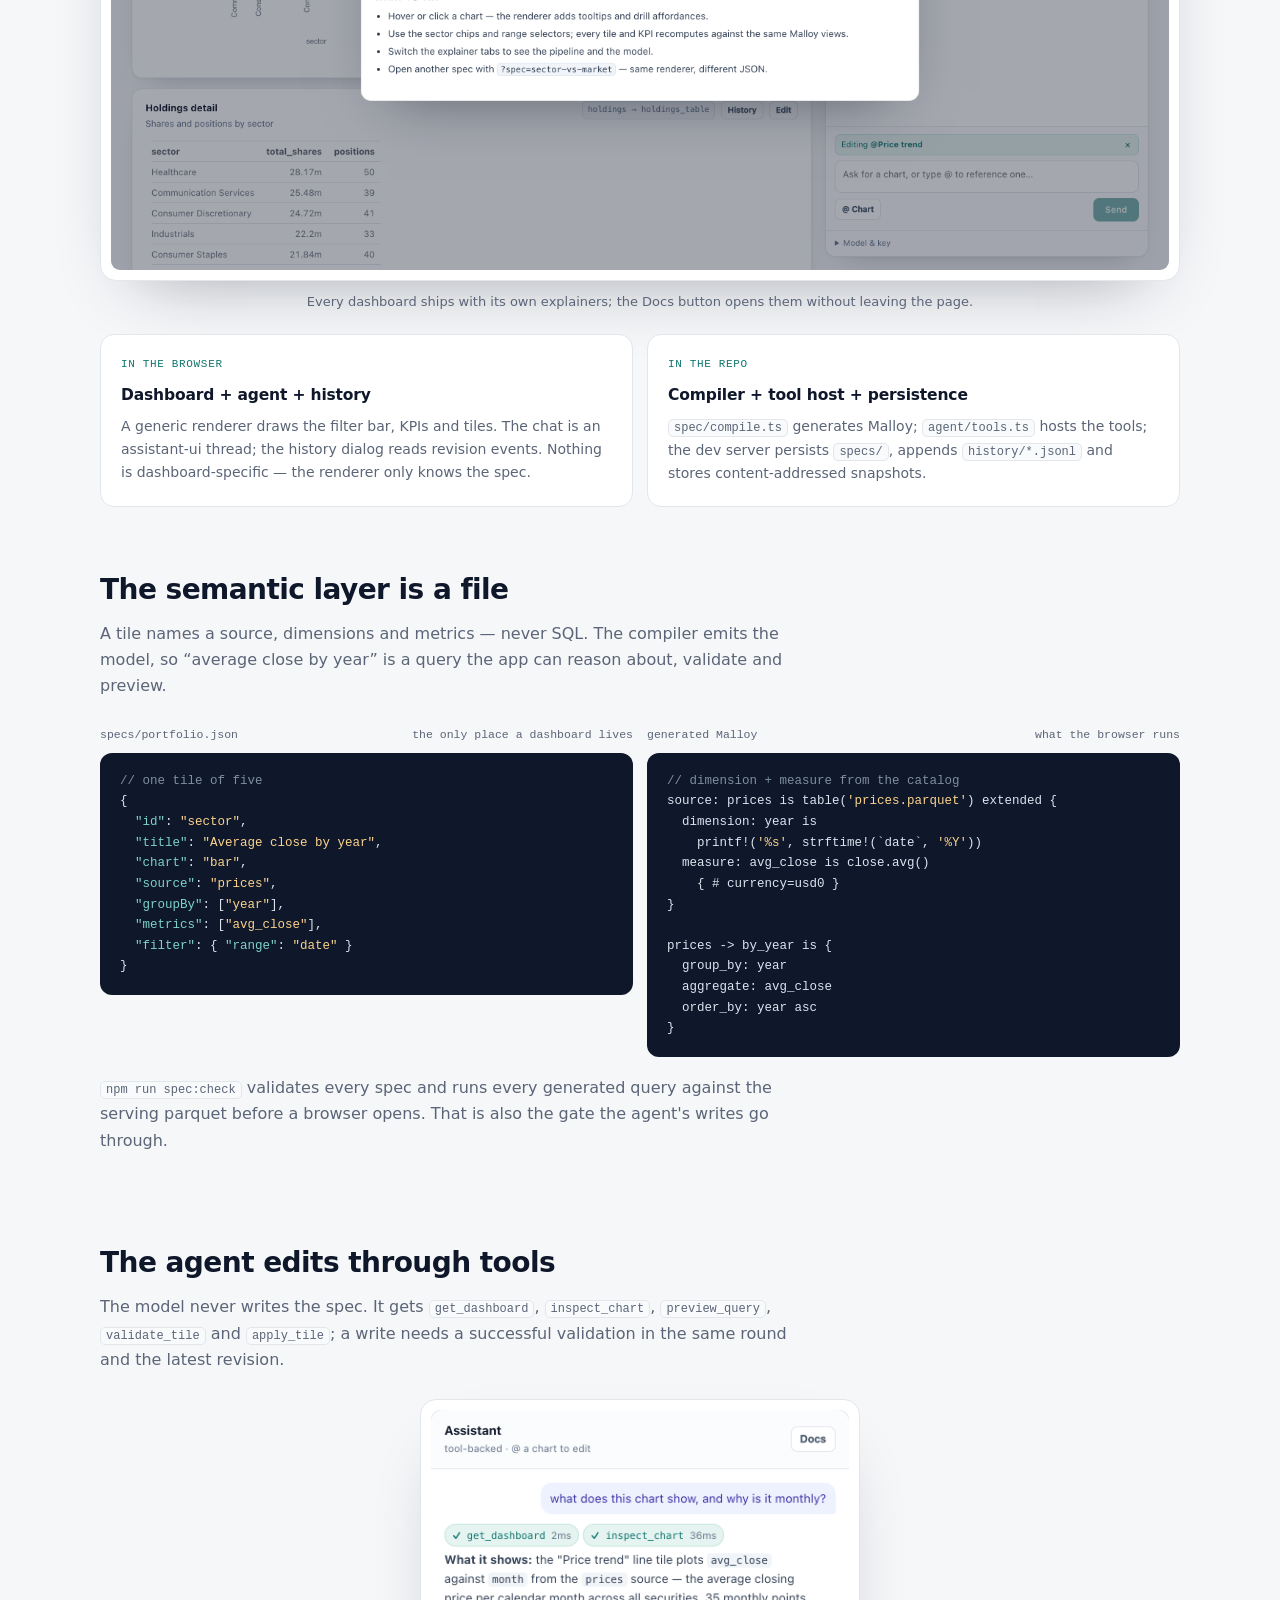
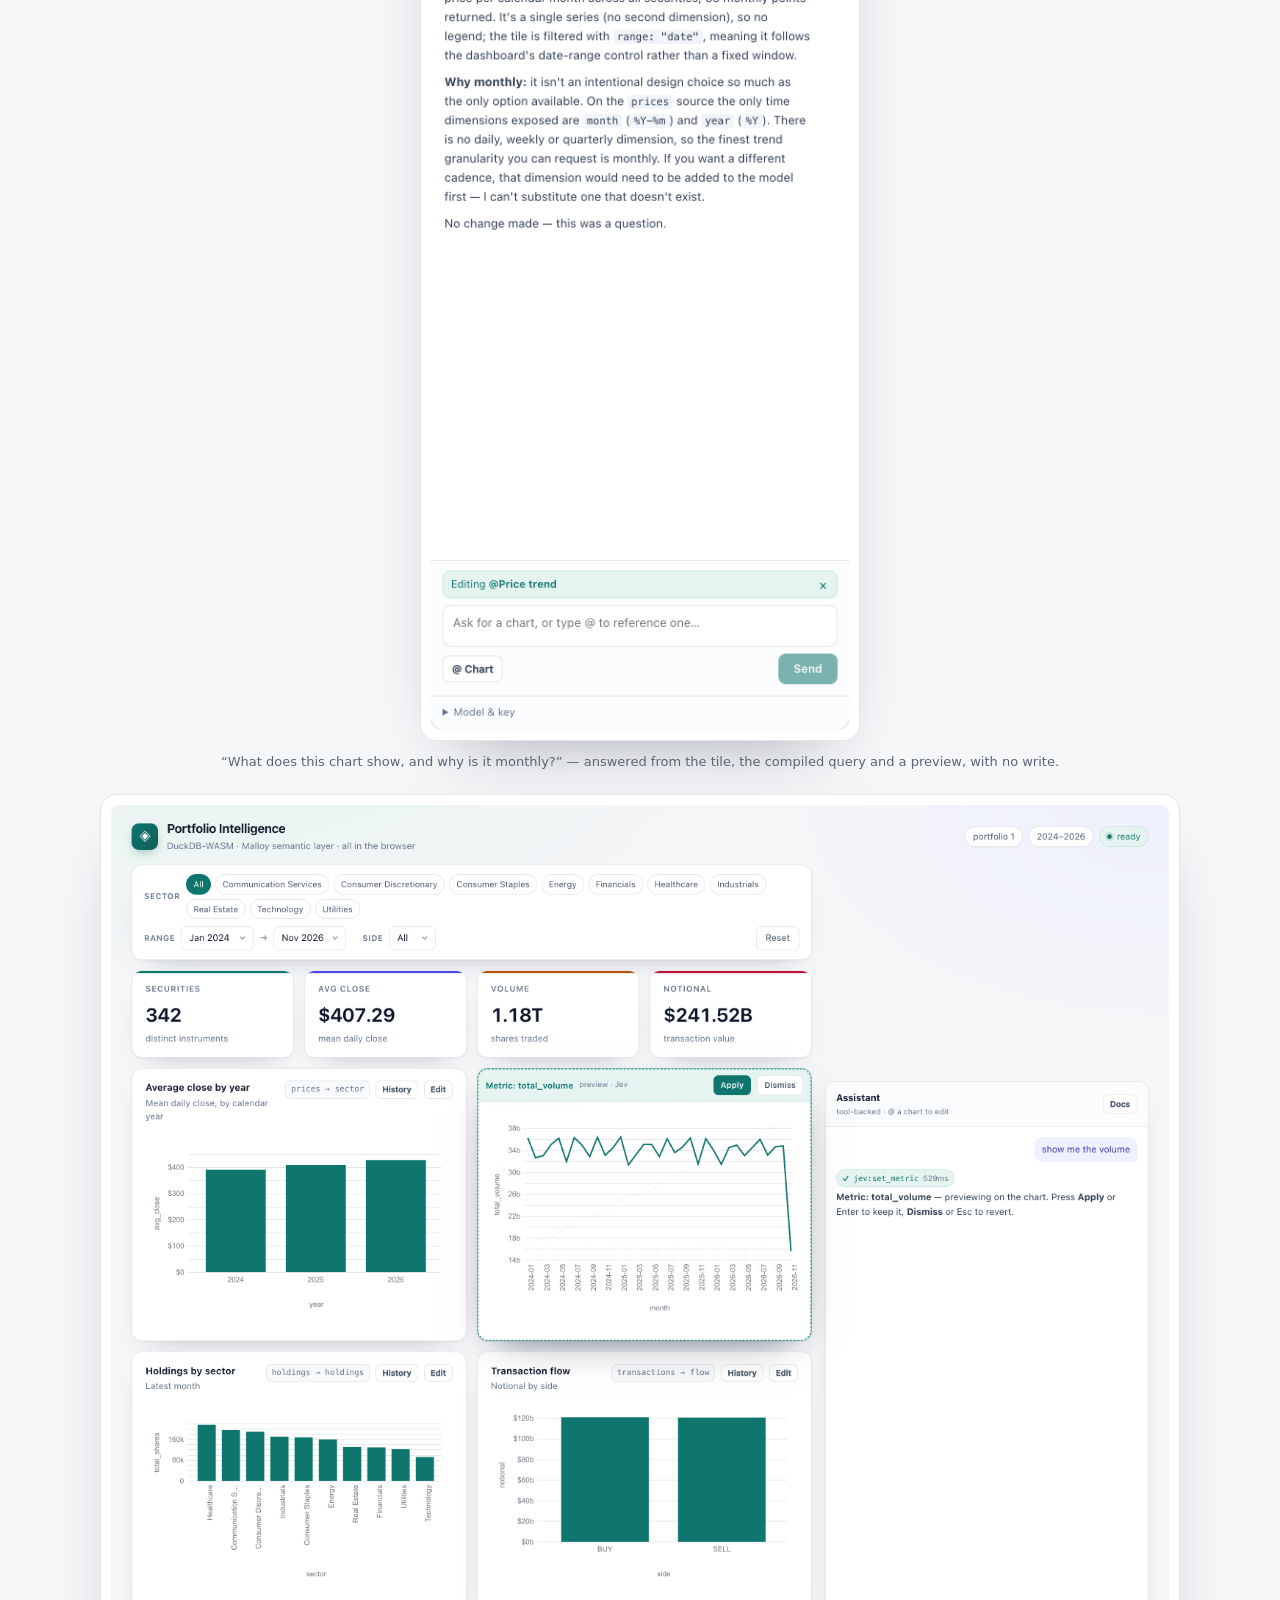
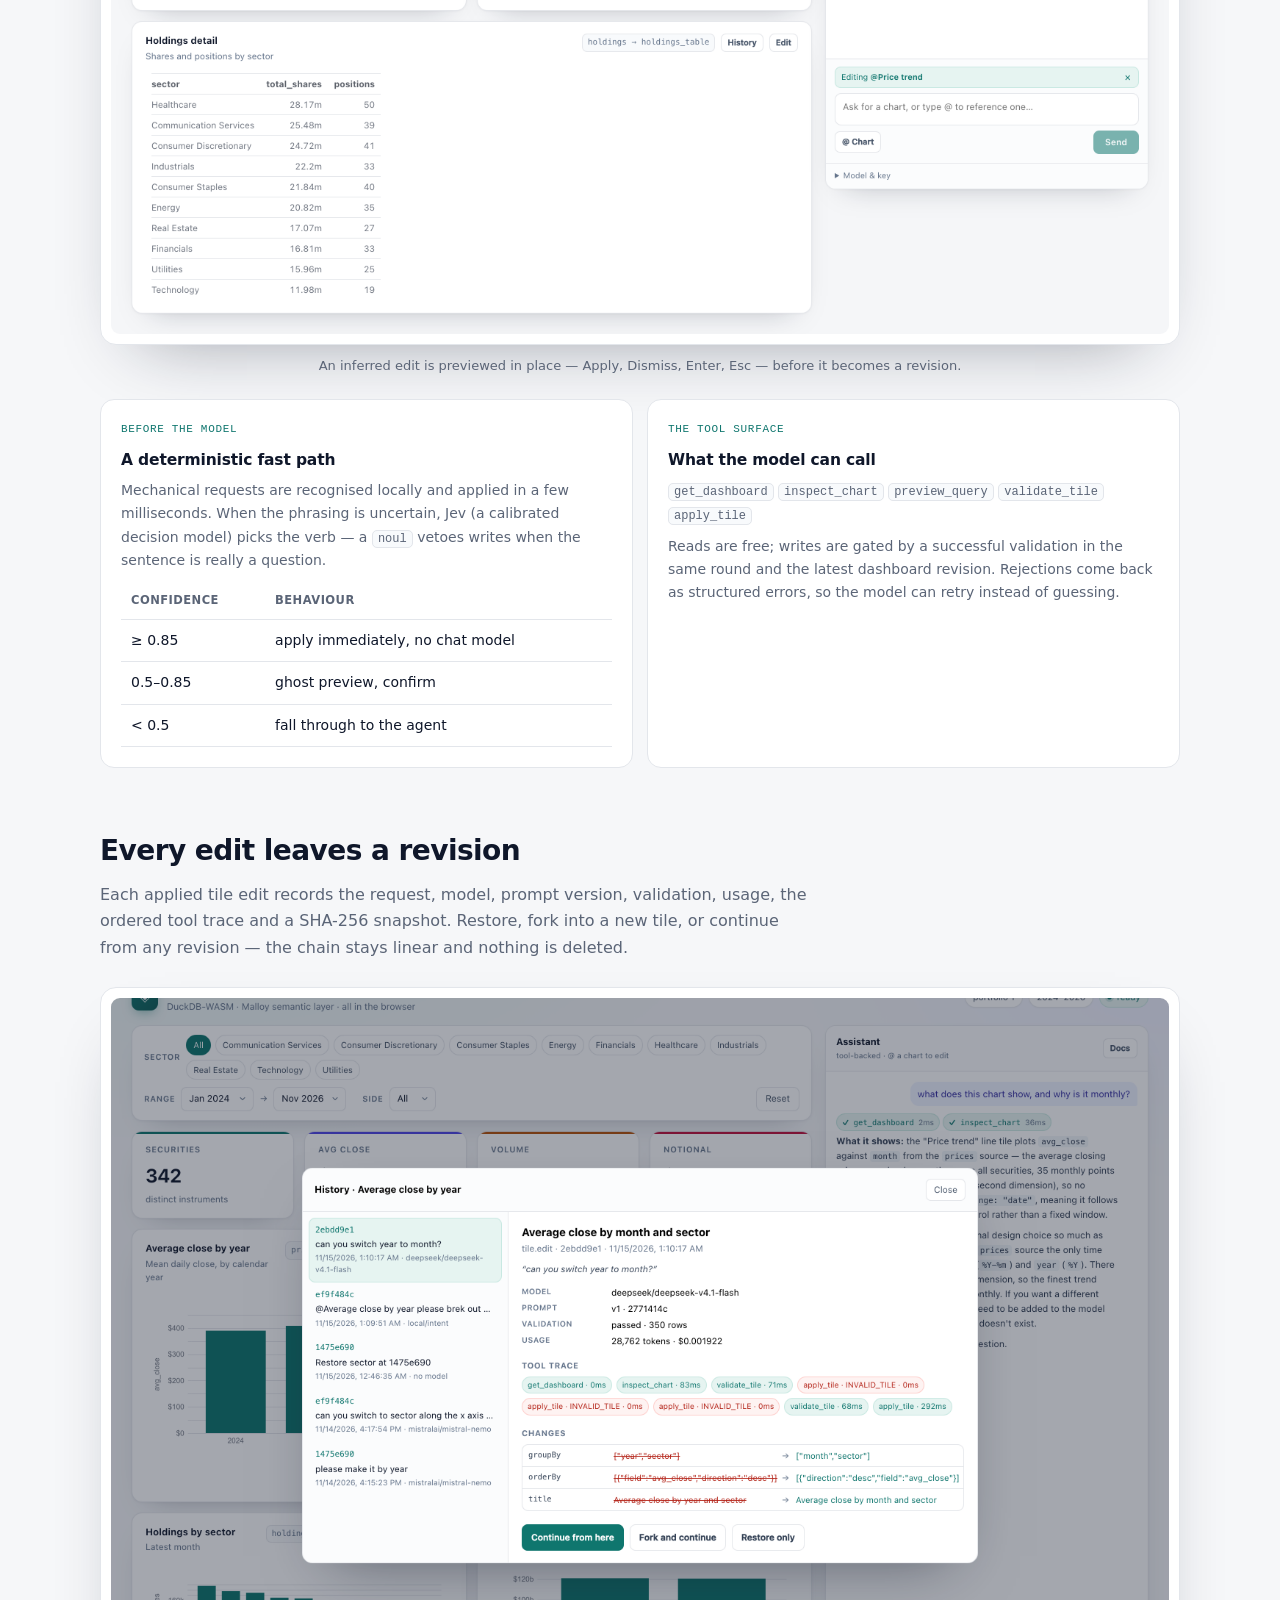
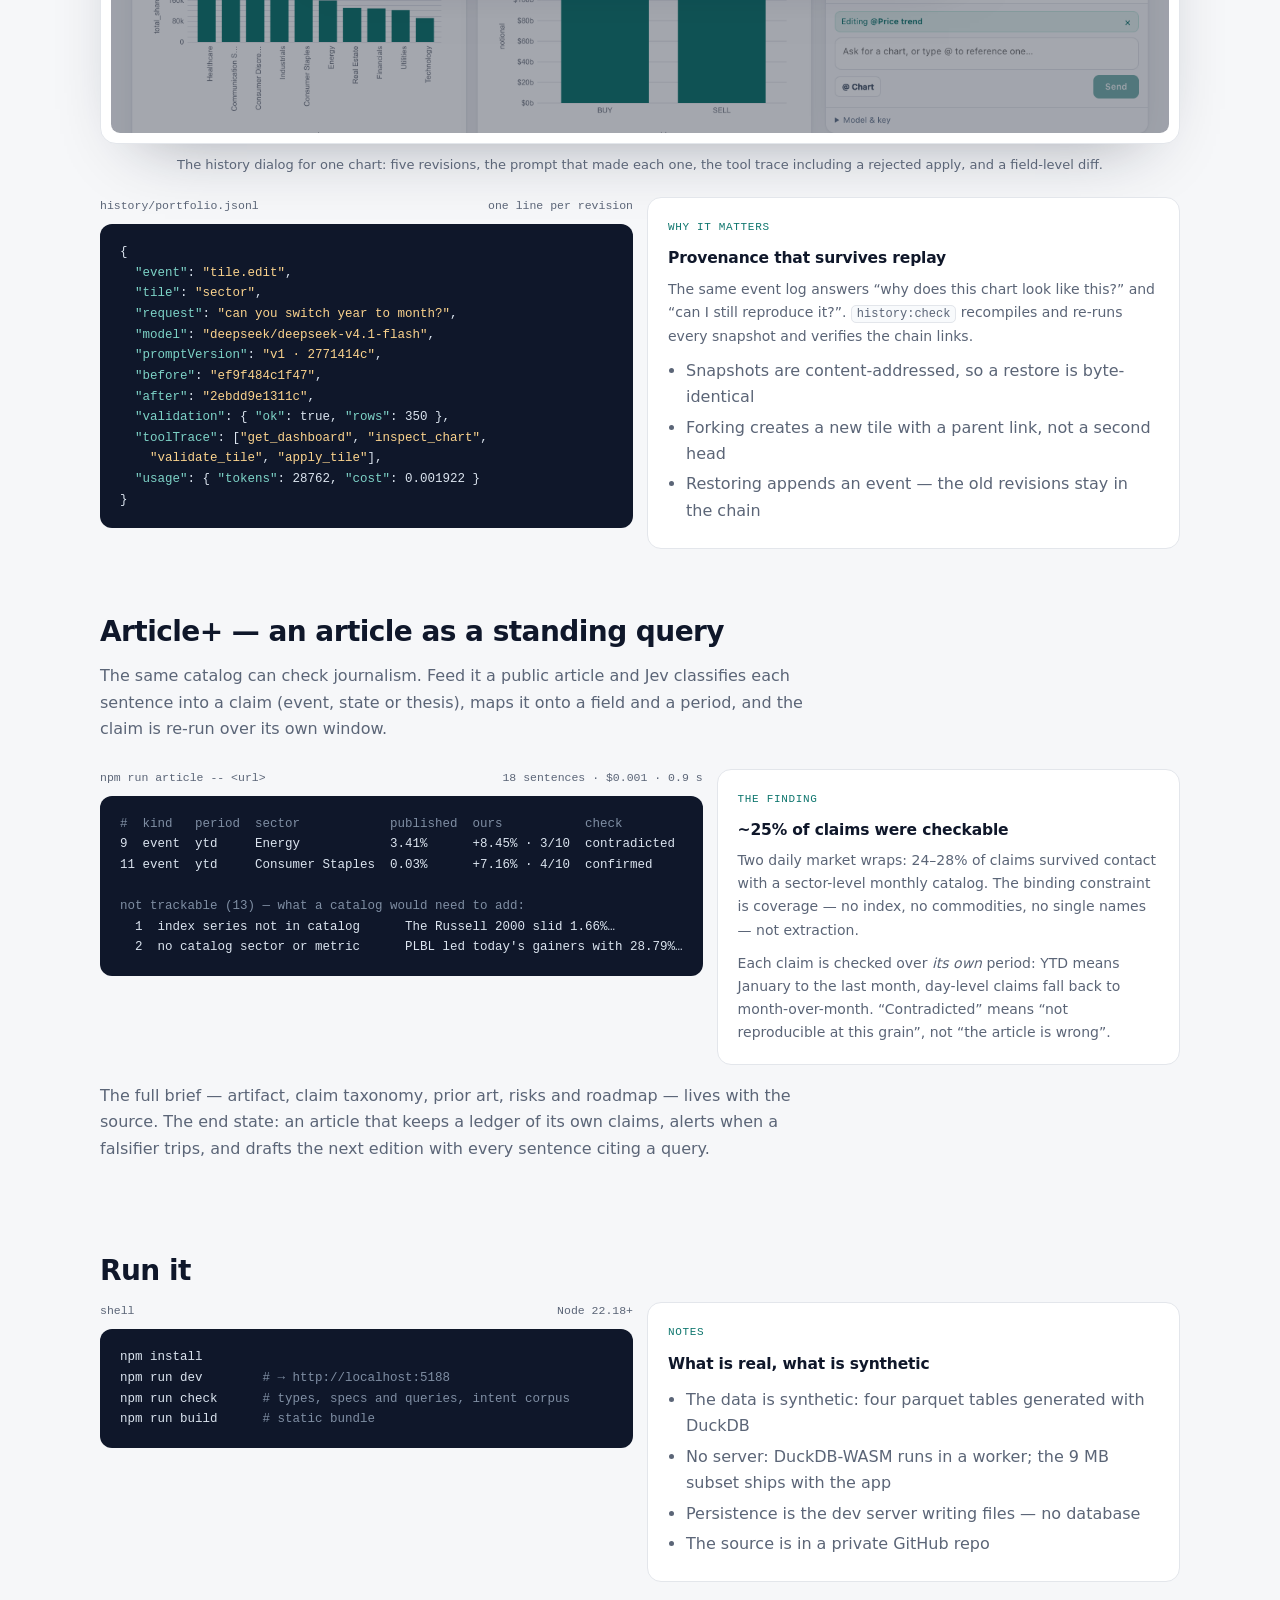
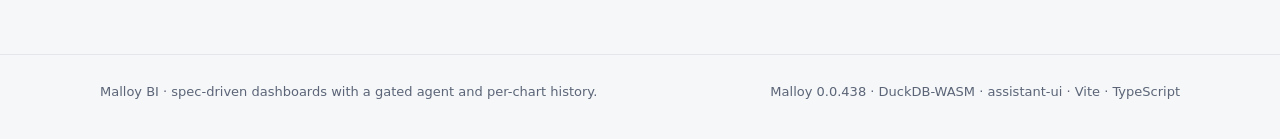
==== commit 984d4d69: "Show the in-app docs dialog" ====
--- a/index.html
+++ b/index.html
@@ -504,7 +504,15 @@
 					<span>DuckDB-WASM in a worker, then the Malloy renderer draws it.</span>
 				</div>
 			</div>
-			<div class="grid g2" style="margin-top: 14px">
+			<figure class="shot" style="margin-top: 22px">
+				<img src="assets/docs.png" alt="The in-app Docs dialog with a markdown explainer about the stack." loading="lazy" />
+			</figure>
+			<figcaption>
+				Every dashboard ships with its own explainers; the Docs button opens them without leaving
+				the page.
+			</figcaption>
+
+			<div class="grid g2" style="margin-top: 22px">
 				<div class="card">
 					<span class="kicker">In the browser</span>
 					<h3>Dashboard + agent + history</h3>
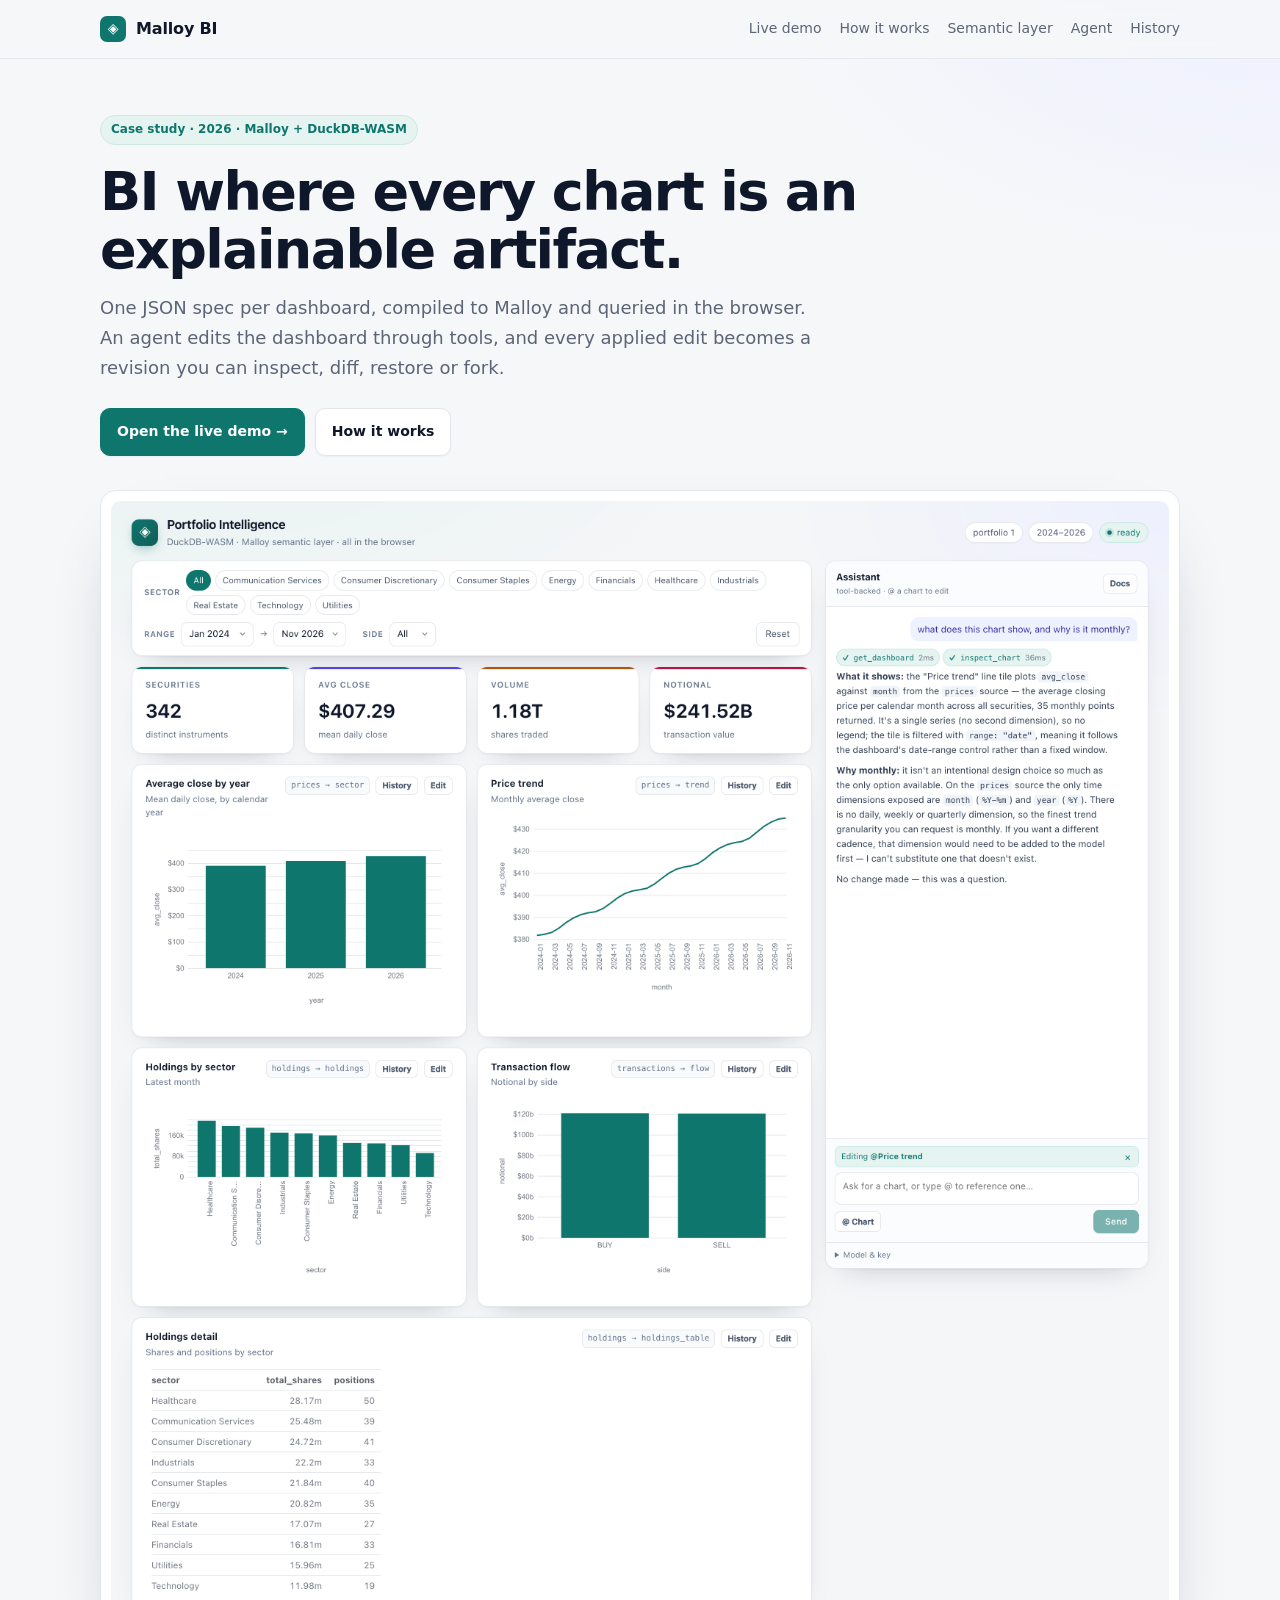
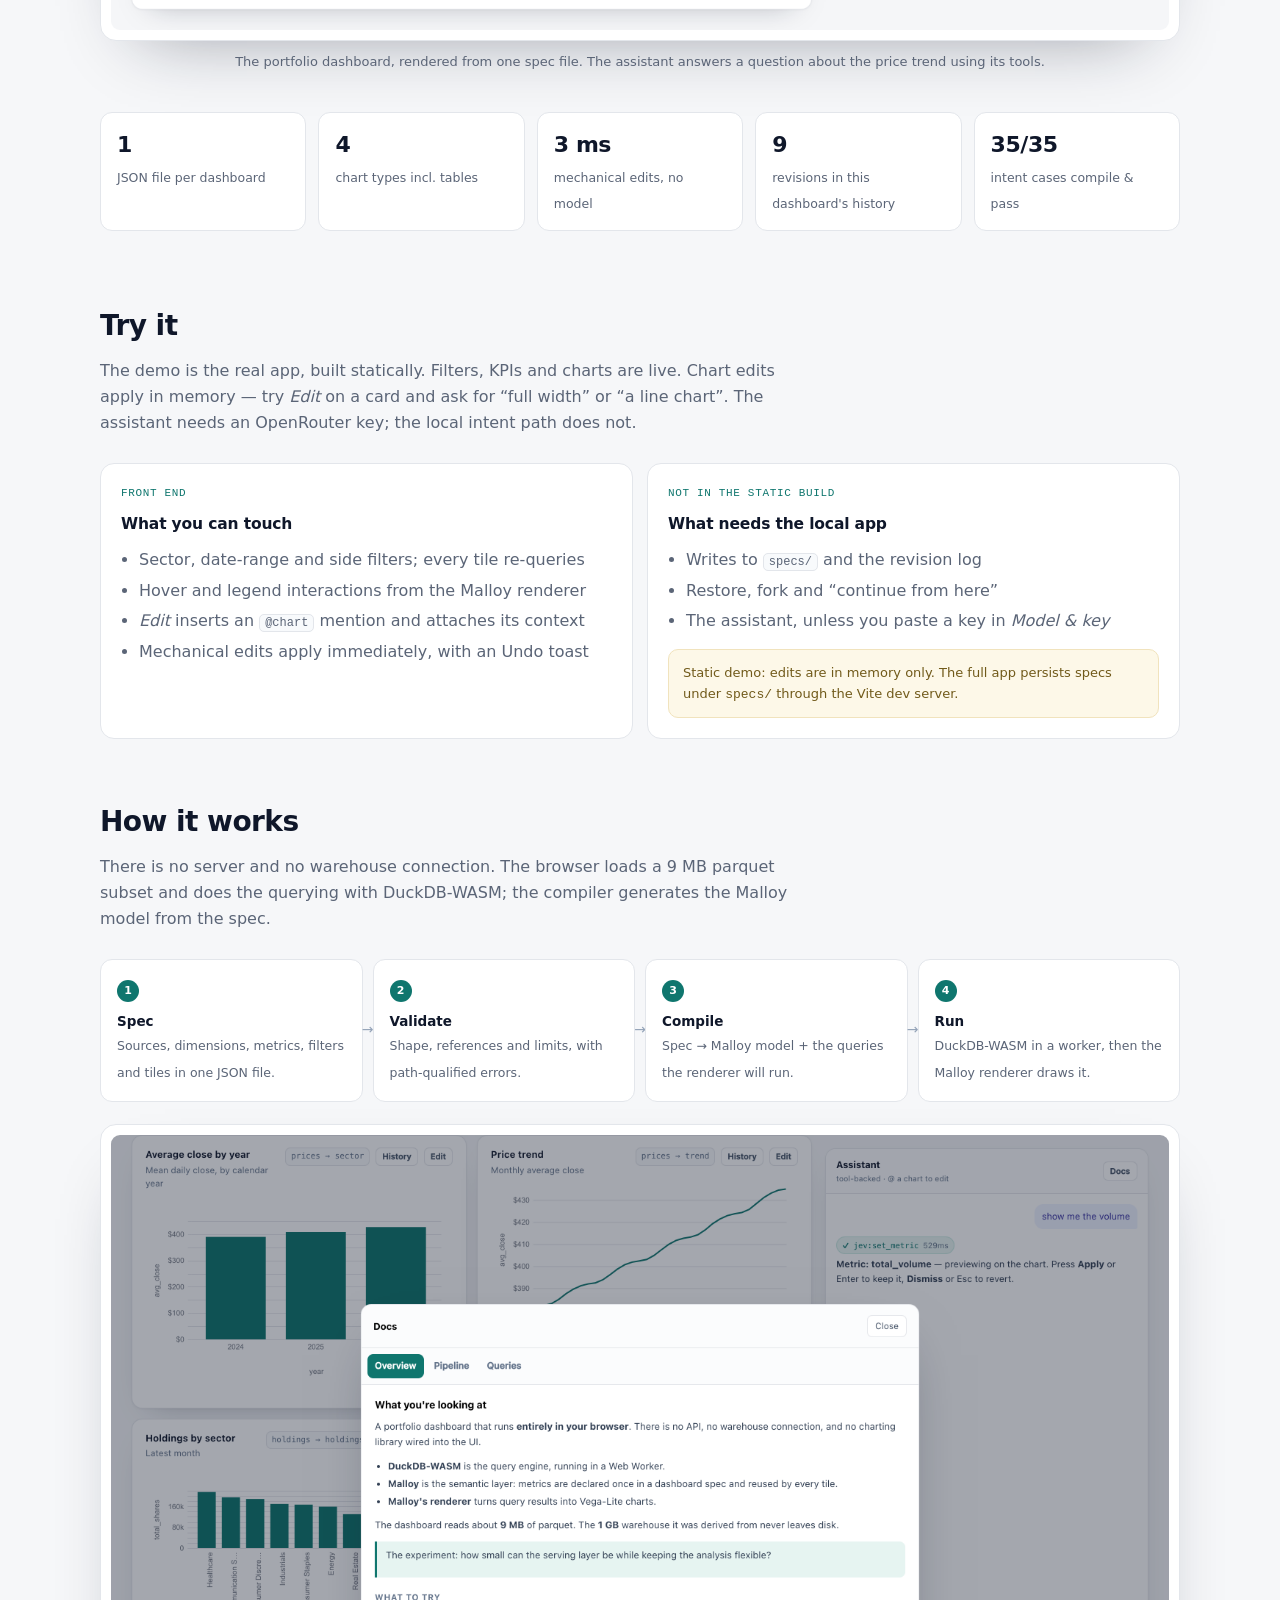
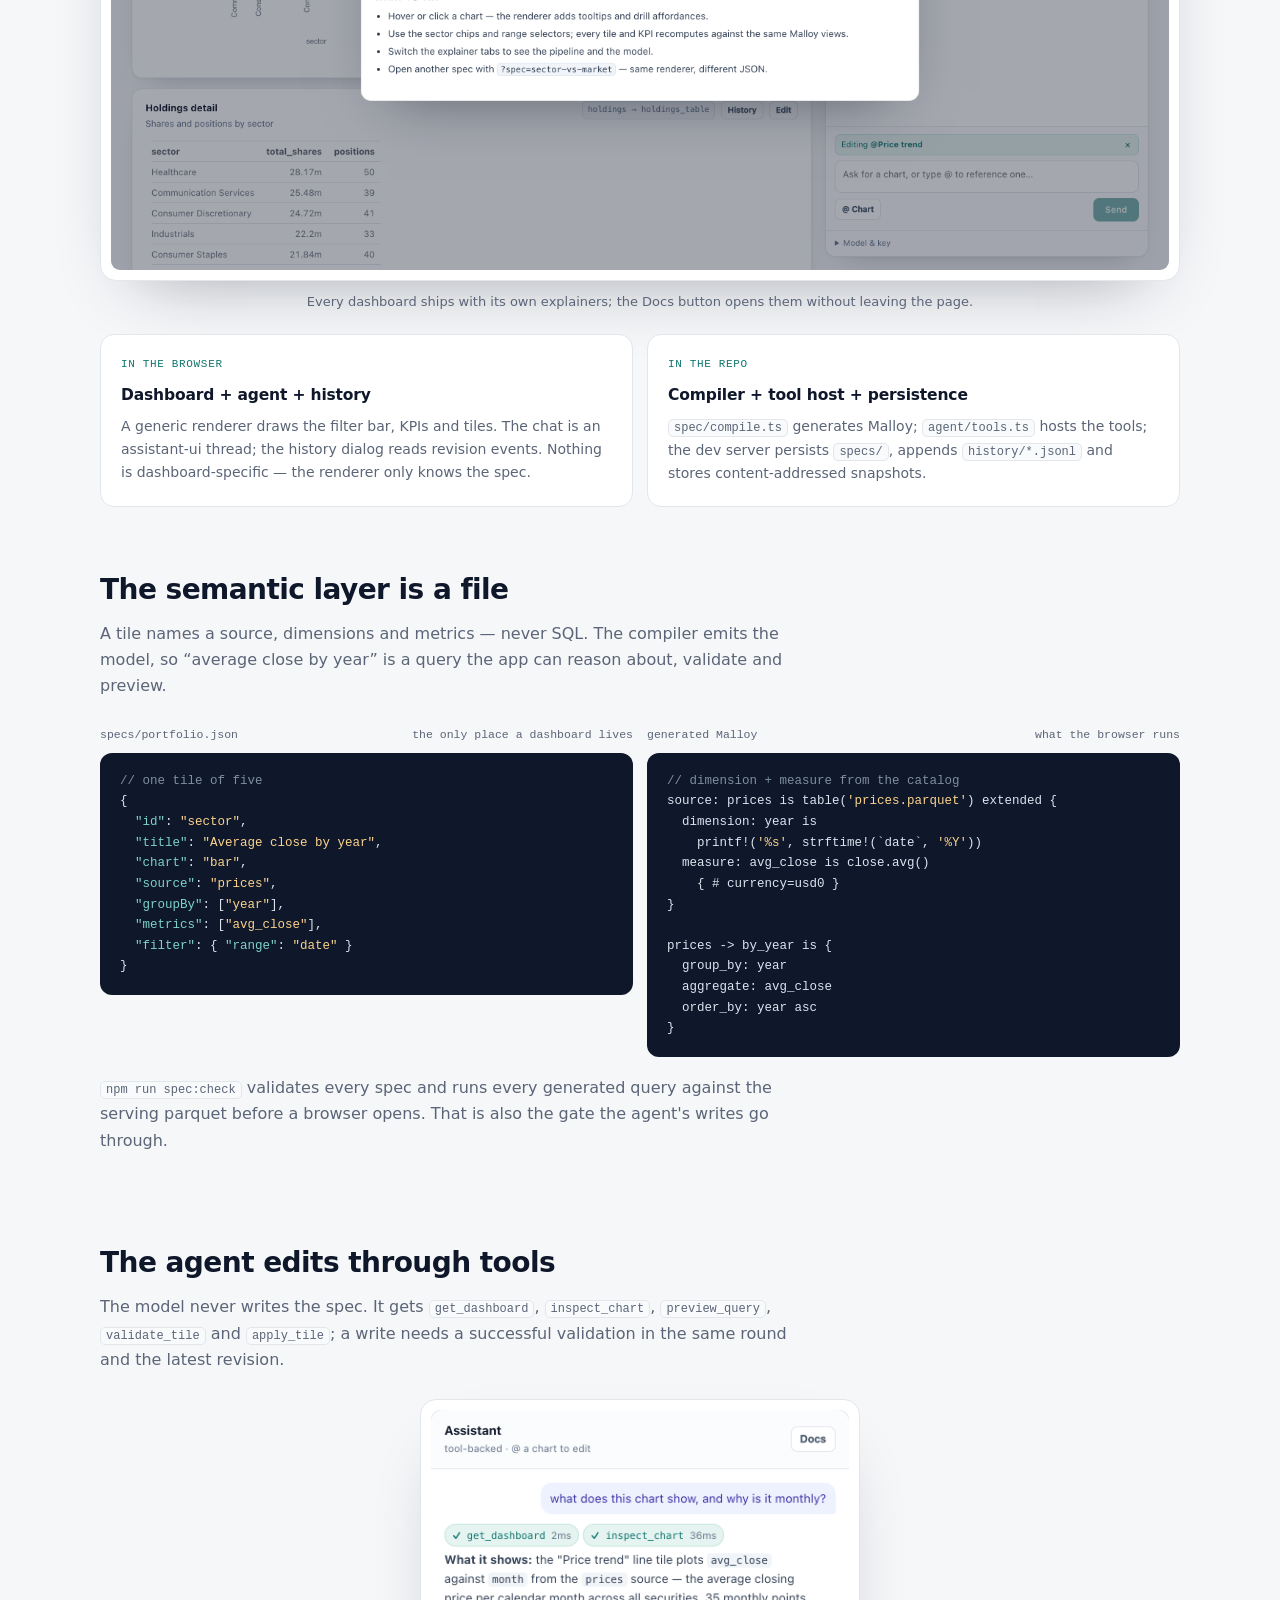
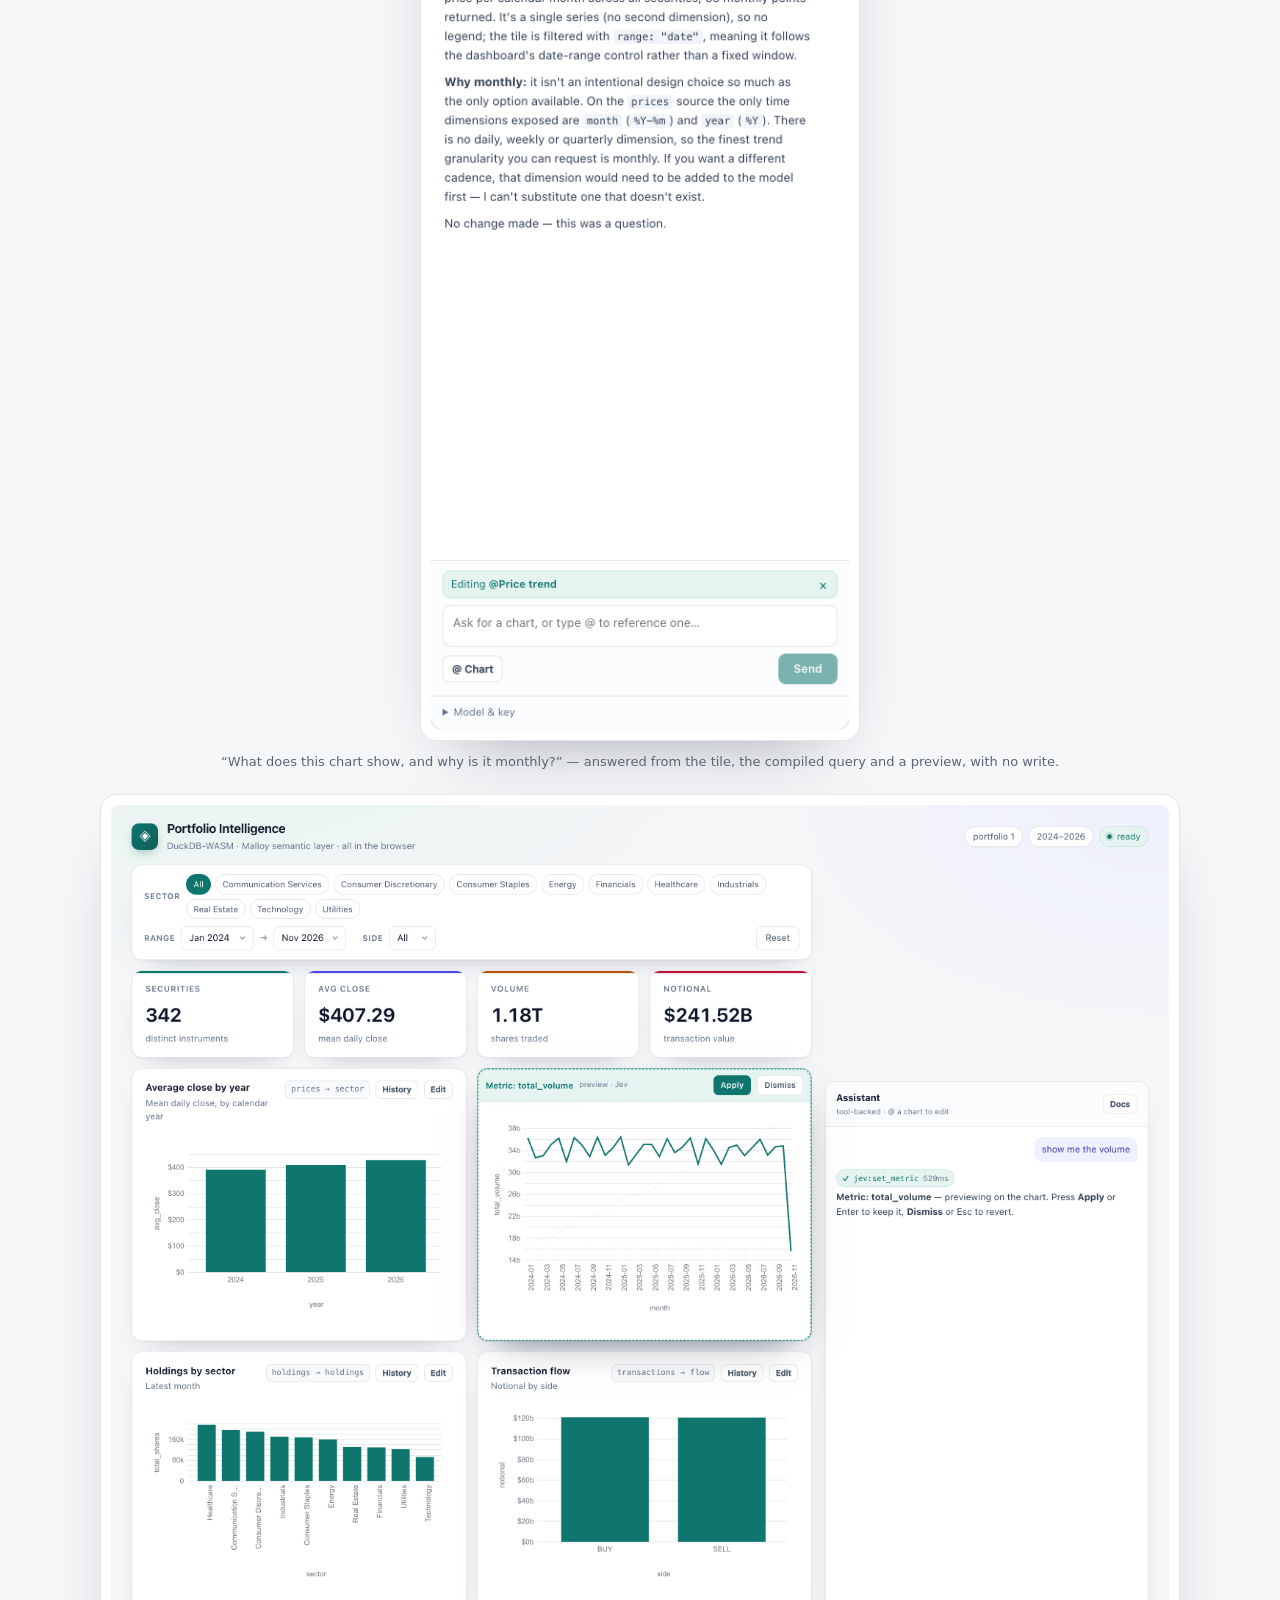
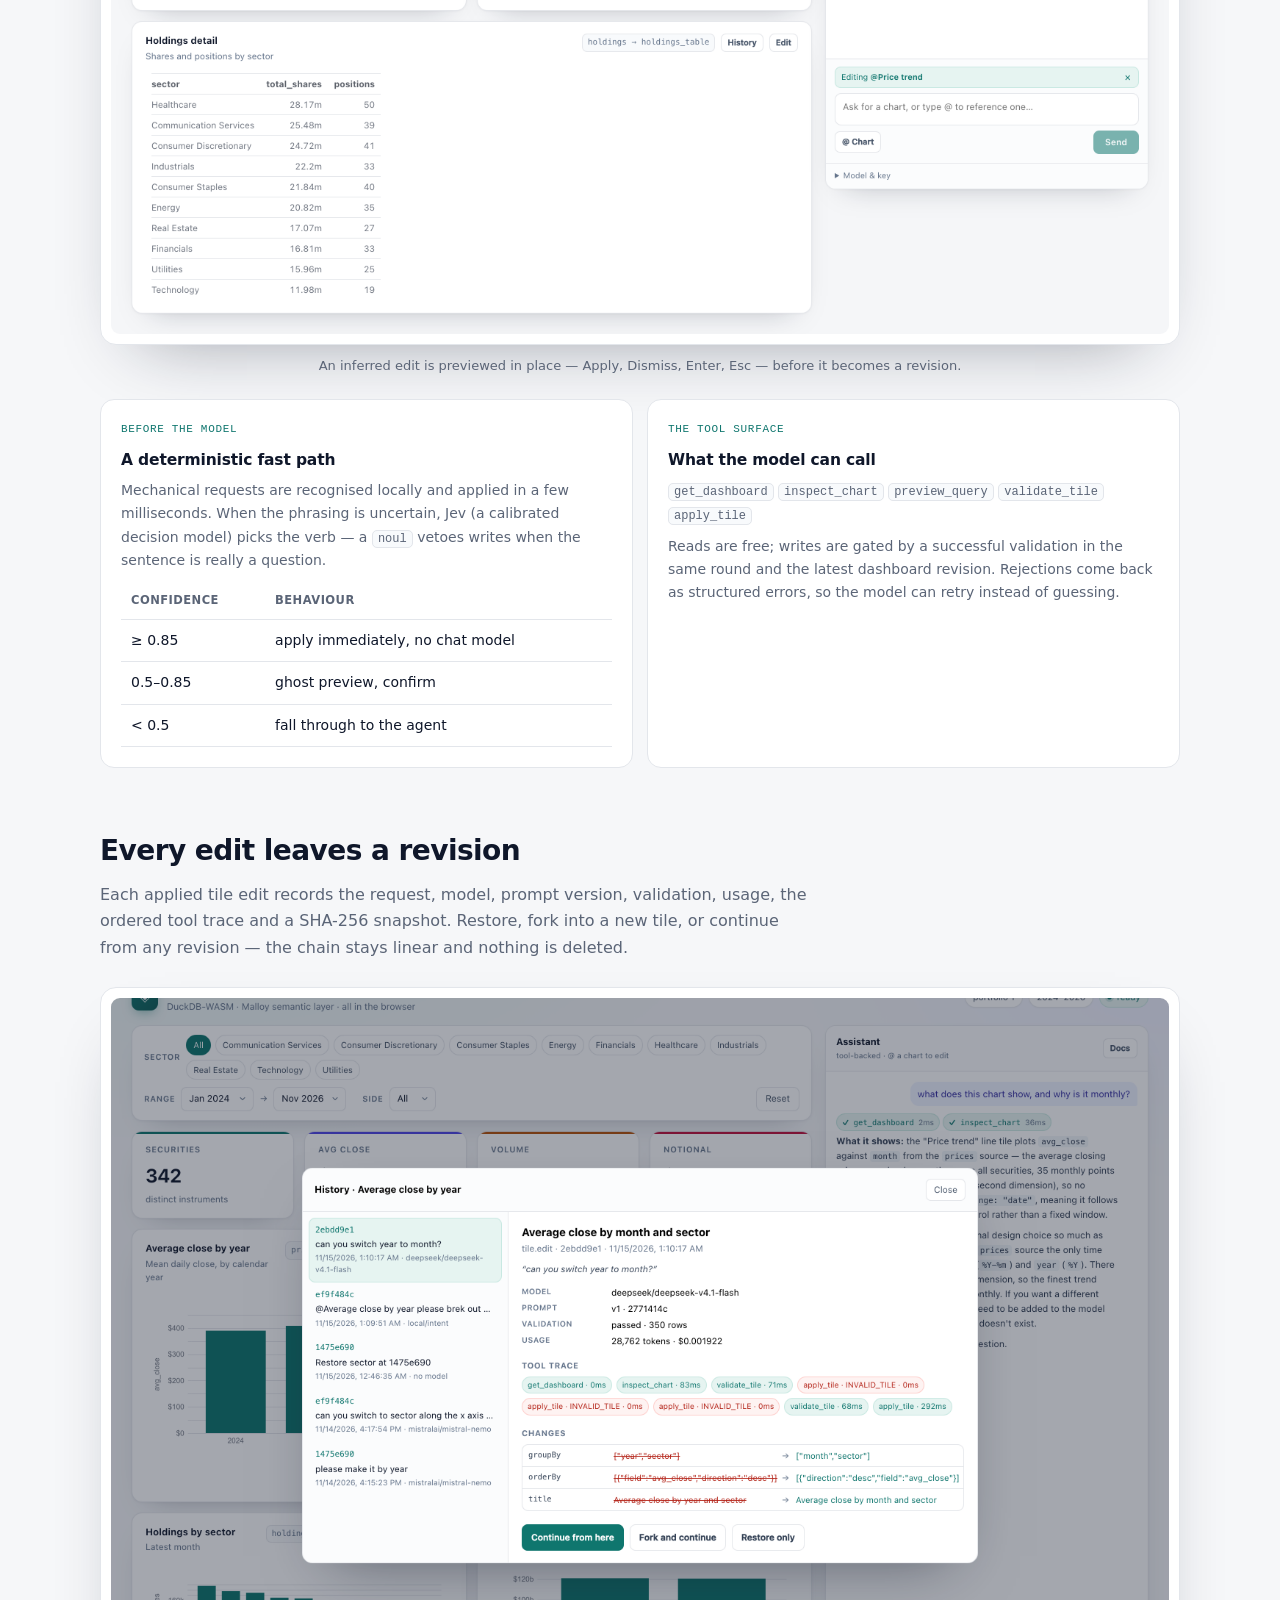
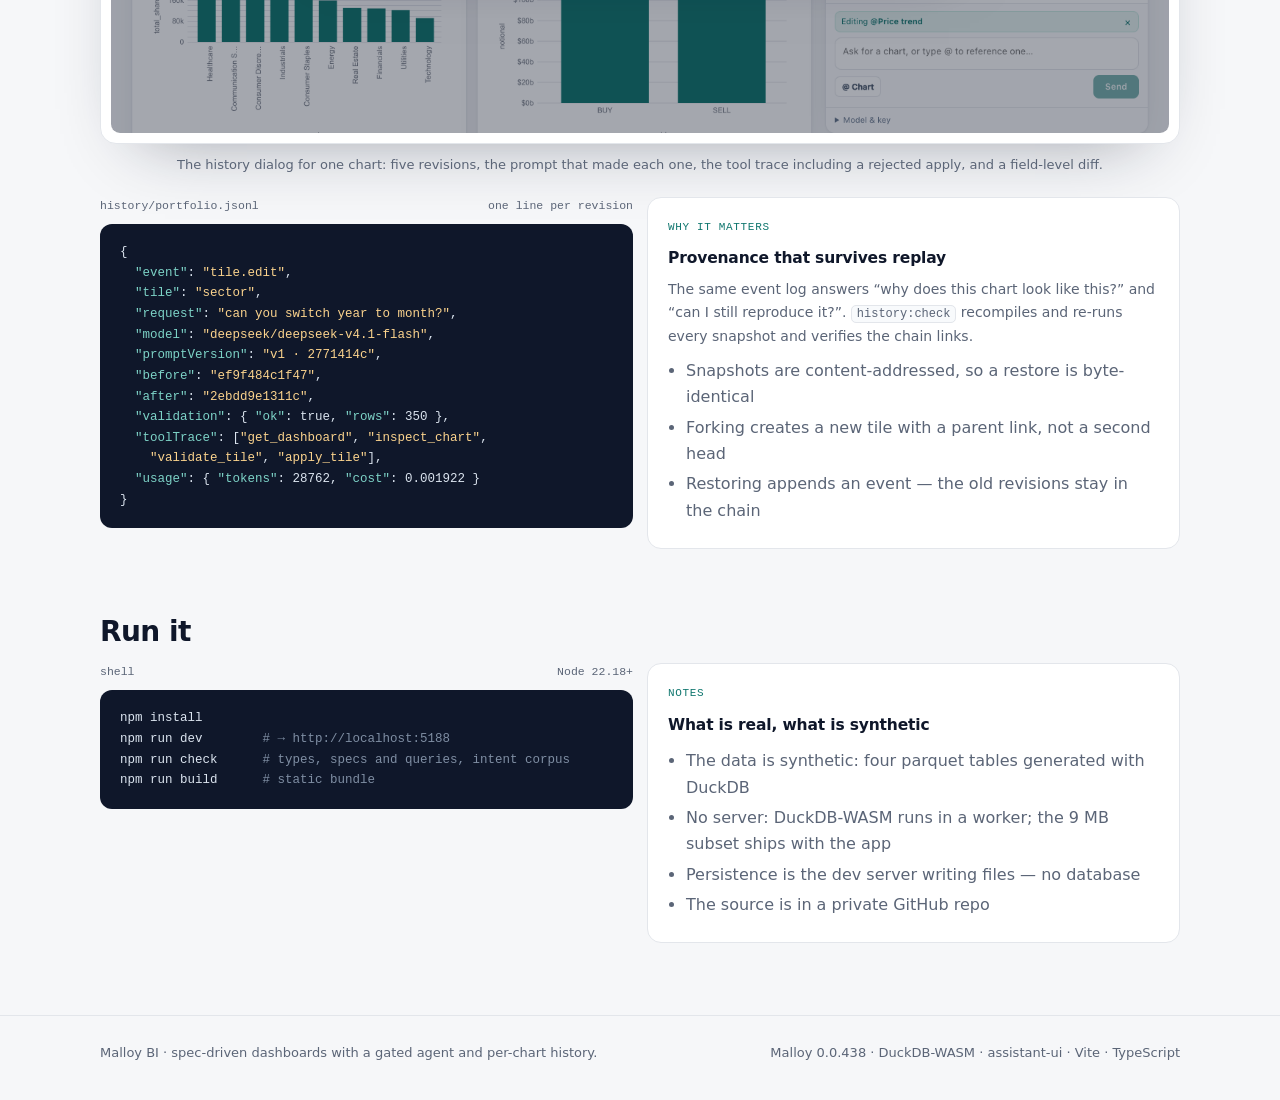
==== commit cc57eebf: "Remove the Article+ section" ====
--- a/index.html
+++ b/index.html
@@ -412,7 +412,6 @@
 					<a href="#layer">Semantic layer</a>
 					<a href="#agent">Agent</a>
 					<a href="#history">History</a>
-					<a href="#article">Article+</a>
 				</div>
 			</div>
 		</nav>
@@ -683,46 +682,6 @@
 			</div>
 		</section>
 
-		<section id="article" class="wrap">
-			<h2>Article+ — an article as a standing query</h2>
-			<p class="section-lede">
-				The same catalog can check journalism. Feed it a public article and Jev classifies each
-				sentence into a claim (event, state or thesis), maps it onto a field and a period, and the
-				claim is re-run over its own window.
-			</p>
-			<div class="grid g2">
-				<div>
-					<div class="code-head"><span>npm run article -- &lt;url&gt;</span><span>18 sentences · $0.001 · 0.9 s</span></div>
-					<pre><code><span class="c">#  kind   period  sector            published  ours           check</span>
-9  event  ytd     Energy            3.41%      +8.45% · 3/10  contradicted
-11 event  ytd     Consumer Staples  0.03%      +7.16% · 4/10  confirmed
-
-<span class="c">not trackable (13) — what a catalog would need to add:</span>
-  1  index series not in catalog      The Russell 2000 slid 1.66%…
-  2  no catalog sector or metric      PLBL led today's gainers with 28.79%…</code></pre>
-				</div>
-				<div class="card">
-					<span class="kicker">The finding</span>
-					<h3>~25% of claims were checkable</h3>
-					<p style="margin-bottom: 10px">
-						Two daily market wraps: 24–28% of claims survived contact with a sector-level monthly
-						catalog. The binding constraint is coverage — no index, no commodities, no single
-						names — not extraction.
-					</p>
-					<p>
-						Each claim is checked over <em>its own</em> period: YTD means January to the last
-						month, day-level claims fall back to month-over-month. “Contradicted” means “not
-						reproducible at this grain”, not “the article is wrong”.
-					</p>
-				</div>
-			</div>
-			<p class="section-lede" style="margin-top: 18px">
-				The full brief — artifact, claim taxonomy, prior art, risks and roadmap — lives with the
-				source. The end state: an article that keeps a ledger of its own claims, alerts when a
-				falsifier trips, and drafts the next edition with every sentence citing a query.
-			</p>
-		</section>
-
 		<section class="wrap">
 			<h2>Run it</h2>
 			<div class="grid g2">
